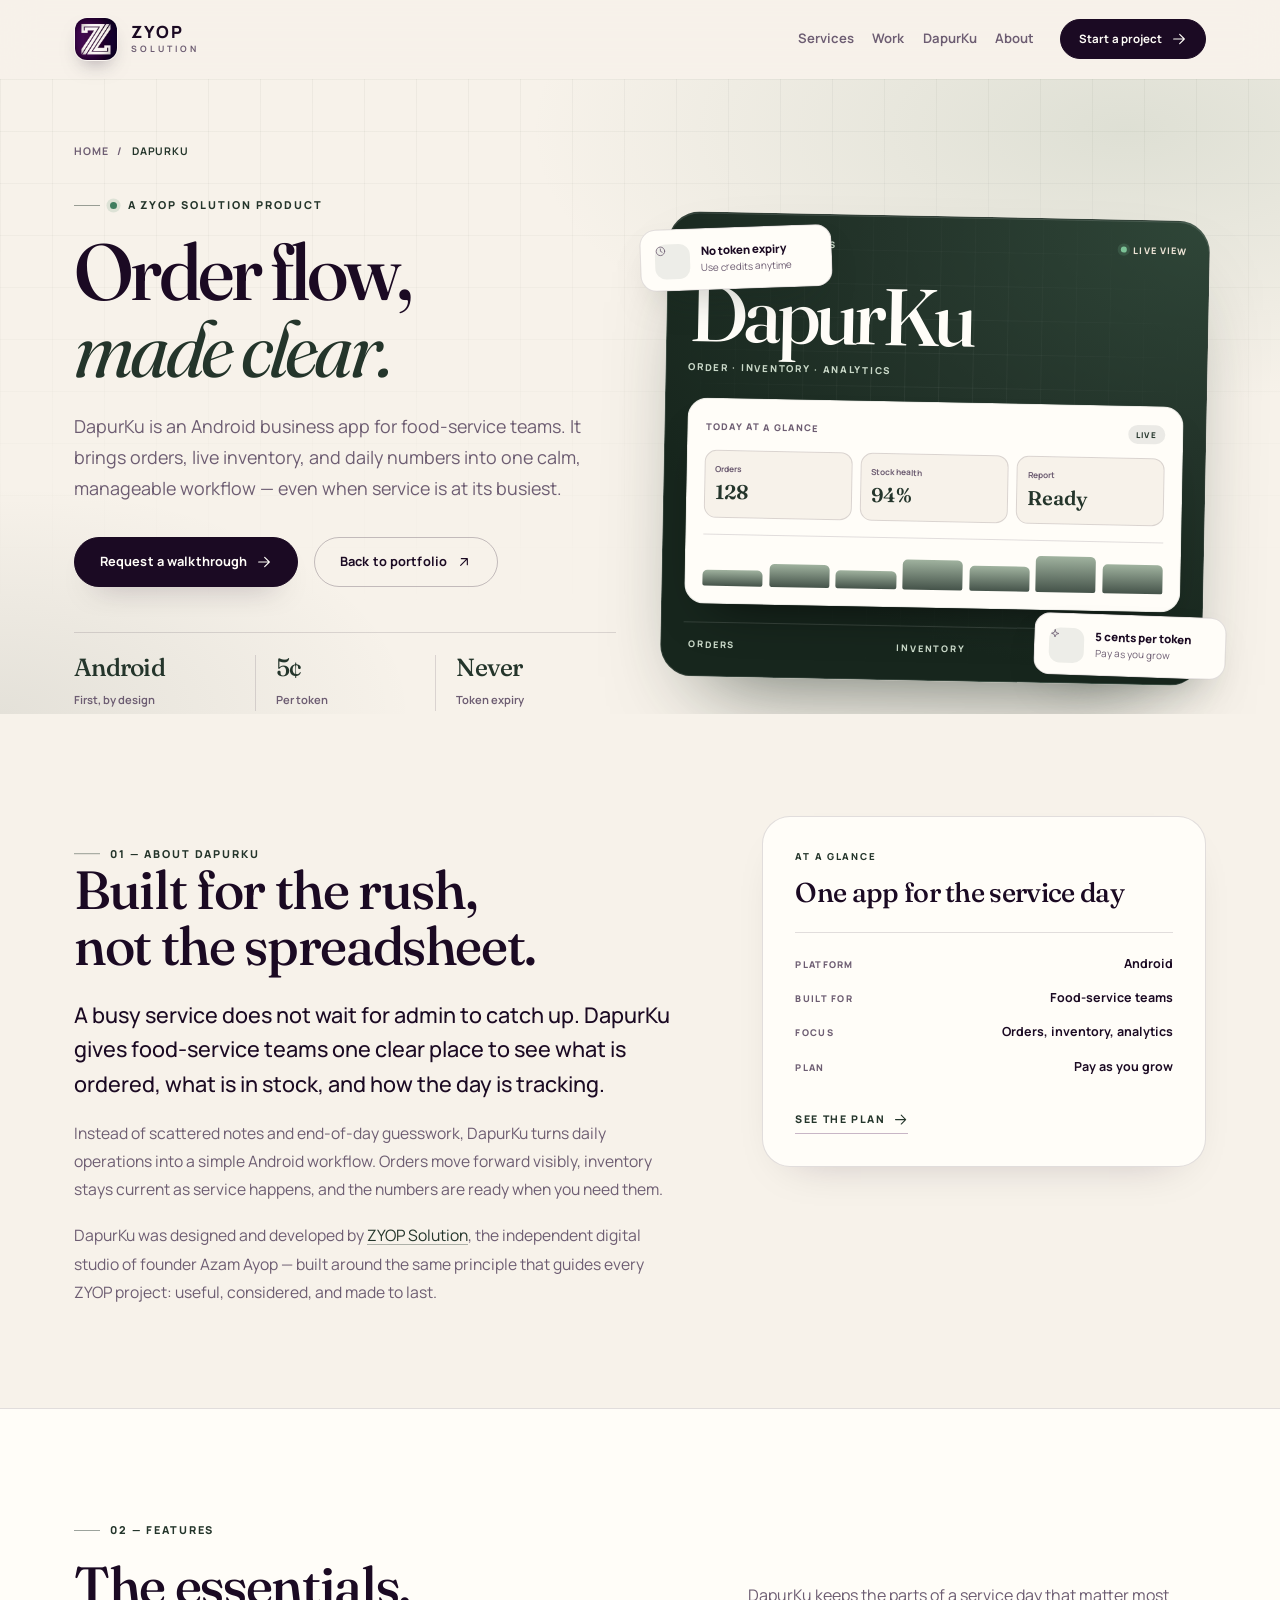
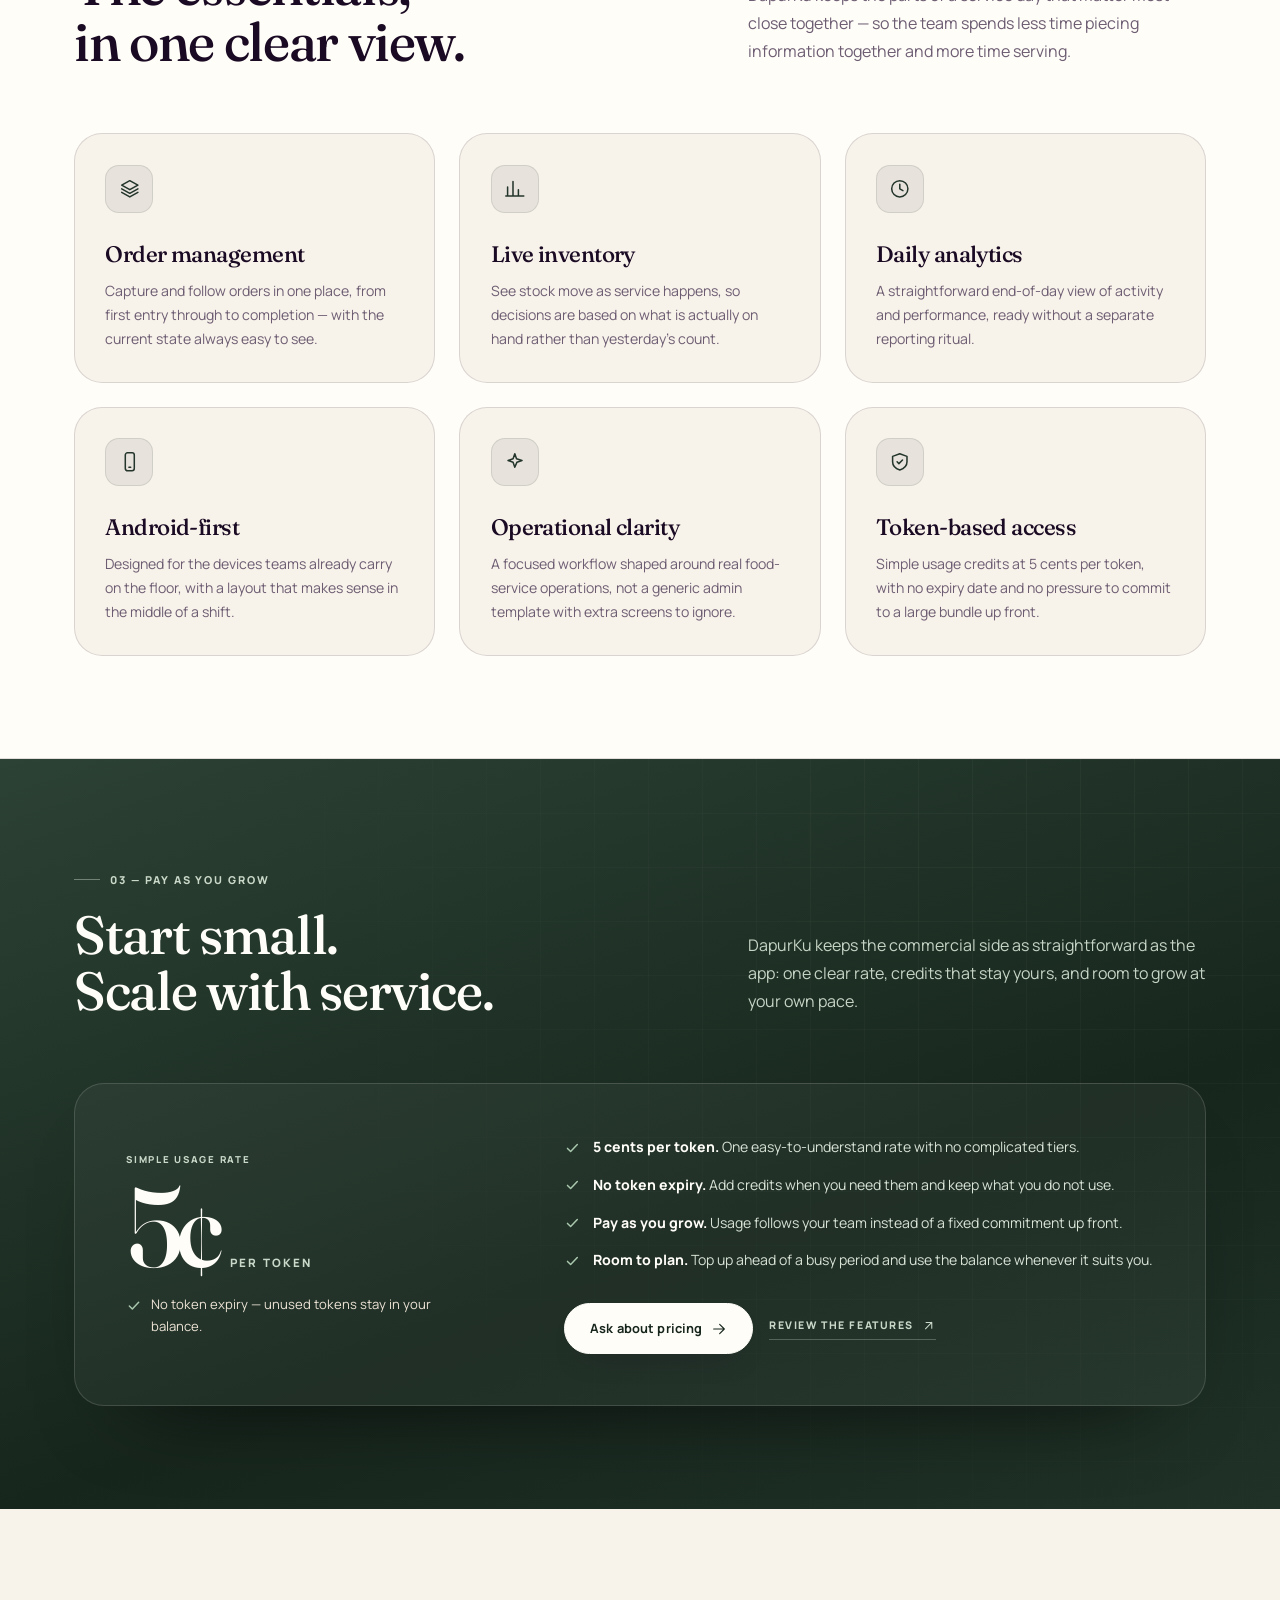
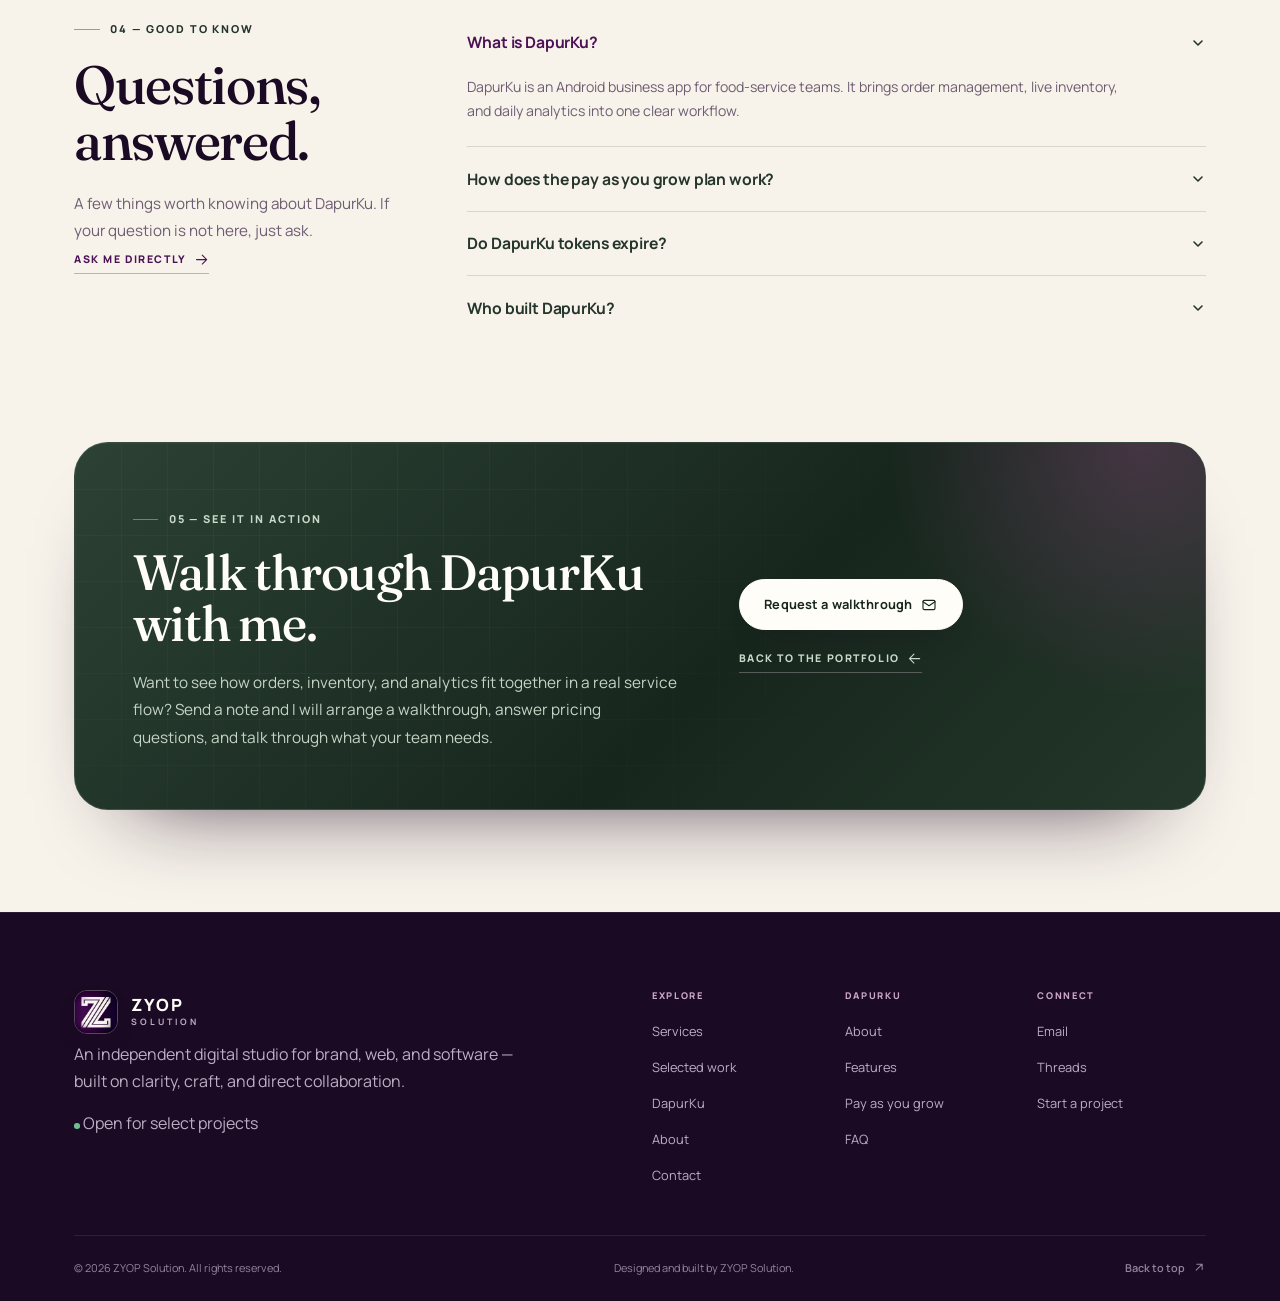
==== dapuku.html @ 8f7c2126 "Add dedicated DapurKu product page with SEO and portfolio links" ====
<!DOCTYPE html>
<html lang="en">
<head>
    <meta charset="UTF-8">
    <meta name="viewport" content="width=device-width, initial-scale=1.0">

    <title>DapurKu — Order, Inventory &amp; Analytics for Food-Service Teams | ZYOP Solution</title>
    <meta name="description" content="Discover DapurKu, an Android app for order management, live inventory, and daily analytics. Pay as you grow at 5 cents per token, with no token expiry.">
    <meta name="keywords" content="DapurKu, DapurKu app, order management app, live inventory, food service analytics, Android business app, pay as you grow, 5 cents per token, no token expiry, ZYOP Solution">
    <meta name="author" content="Azam Ayop — ZYOP Solution">
    <meta name="robots" content="index, follow, max-snippet:-1, max-image-preview:large, max-video-preview:-1">
    <meta name="theme-color" content="#24352b">
    <meta name="format-detection" content="telephone=no">

    <link rel="canonical" href="https://www.zyopsolution.com/dapuku.html">
    <link rel="alternate" hreflang="en" href="https://www.zyopsolution.com/dapuku.html">
    <link rel="alternate" hreflang="x-default" href="https://www.zyopsolution.com/dapuku.html">

    <!-- Open Graph -->
    <meta property="og:type" content="website">
    <meta property="og:site_name" content="ZYOP Solution">
    <meta property="og:title" content="DapurKu — Order flow, made clear">
    <meta property="og:description" content="Order management, live inventory, and daily analytics for food-service teams. Pay as you grow: 5 cents per token, with no token expiry.">
    <meta property="og:url" content="https://www.zyopsolution.com/dapuku.html">
    <meta property="og:image" content="https://www.zyopsolution.com/assets/image/og-cover.jpg">
    <meta property="og:image:width" content="1200">
    <meta property="og:image:height" content="630">
    <meta property="og:image:alt" content="DapurKu — an Android business app by ZYOP Solution">
    <meta property="og:locale" content="en_US">

    <!-- Twitter -->
    <meta name="twitter:card" content="summary_large_image">
    <meta name="twitter:title" content="DapurKu — Order flow, made clear">
    <meta name="twitter:description" content="Order management, live inventory, and daily analytics. 5 cents per token and no token expiry.">
    <meta name="twitter:image" content="https://www.zyopsolution.com/assets/image/og-cover.jpg">
    <meta name="twitter:image:alt" content="DapurKu — an Android business app by ZYOP Solution">

    <link rel="icon" type="image/png" sizes="32x32" href="assets/image/favicon-32.png">
    <link rel="apple-touch-icon" sizes="180x180" href="assets/image/apple-touch-icon.png">
    <link rel="manifest" href="site.webmanifest">

    <!-- Fonts -->
    <link rel="preconnect" href="https://fonts.googleapis.com">
    <link rel="preconnect" href="https://fonts.gstatic.com" crossorigin>
    <link rel="preconnect" href="https://cdn.jsdelivr.net" crossorigin>
    <link href="https://fonts.googleapis.com/css2?family=Fraunces:ital,opsz,wght@0,9..144,300..700;1,9..144,300..600&amp;family=Manrope:wght@300..800&amp;display=swap" rel="stylesheet">

    <!-- Bootstrap 5 -->
    <link href="https://cdn.jsdelivr.net/npm/bootstrap@5.3.3/dist/css/bootstrap.min.css" rel="stylesheet">
    <link rel="stylesheet" href="assets/css/styles.css">
    <link rel="stylesheet" href="assets/css/dapuku.css">

    <script>document.documentElement.classList.add('js');</script>

    <script type="application/ld+json">
    {
      "@context": "https://schema.org",
      "@graph": [
        {
          "@type": "SoftwareApplication",
          "@id": "https://www.zyopsolution.com/dapuku.html#app",
          "name": "DapurKu",
          "url": "https://www.zyopsolution.com/dapuku.html",
          "applicationCategory": "BusinessApplication",
          "operatingSystem": "Android",
          "description": "DapurKu is an Android business app for food-service teams, bringing order management, live inventory, and daily analytics into one clear workflow.",
          "featureList": [
            "Order management",
            "Live inventory",
            "Daily analytics",
            "Pay as you grow token credits"
          ],
          "publisher": { "@id": "https://www.zyopsolution.com/#business" },
          "offers": {
            "@type": "Offer",
            "description": "Pay as you grow at 5 cents per token. Tokens do not expire."
          }
        },
        {
          "@type": "WebPage",
          "@id": "https://www.zyopsolution.com/dapuku.html#webpage",
          "url": "https://www.zyopsolution.com/dapuku.html",
          "name": "DapurKu — Order, Inventory & Analytics for Food-Service Teams | ZYOP Solution",
          "description": "About DapurKu, its features, and its pay as you grow plan: 5 cents per token with no token expiry.",
          "isPartOf": { "@id": "https://www.zyopsolution.com/#website" },
          "about": { "@id": "https://www.zyopsolution.com/dapuku.html#app" },
          "inLanguage": "en"
        },
        {
          "@type": "BreadcrumbList",
          "@id": "https://www.zyopsolution.com/dapuku.html#breadcrumb",
          "itemListElement": [
            { "@type": "ListItem", "position": 1, "name": "ZYOP Solution", "item": "https://www.zyopsolution.com/" },
            { "@type": "ListItem", "position": 2, "name": "DapurKu", "item": "https://www.zyopsolution.com/dapuku.html" }
          ]
        },
        {
          "@type": "FAQPage",
          "@id": "https://www.zyopsolution.com/dapuku.html#faq",
          "mainEntity": [
            { "@type": "Question", "name": "What is DapurKu?", "acceptedAnswer": { "@type": "Answer", "text": "DapurKu is an Android business app for food-service teams. It brings order management, live inventory, and daily analytics into one clear workflow." } },
            { "@type": "Question", "name": "How does the pay as you grow plan work?", "acceptedAnswer": { "@type": "Answer", "text": "DapurKu uses token credits at a simple rate of 5 cents per token. You add credits when you need them and use them at your own pace, so spending follows your actual usage." } },
            { "@type": "Question", "name": "Do DapurKu tokens expire?", "acceptedAnswer": { "@type": "Answer", "text": "No. There is no token expiry. Tokens you add stay in your balance until you use them." } },
            { "@type": "Question", "name": "Who built DapurKu?", "acceptedAnswer": { "@type": "Answer", "text": "DapurKu was designed and developed by ZYOP Solution, the independent digital studio of founder Azam Ayop." } }
          ]
        }
      ]
    }
    </script>
</head>
<body class="dk-page" id="top">

    <a class="skip-link" href="#main">Skip to content</a>

    <!-- SVG icon sprite -->
    <svg xmlns="http://www.w3.org/2000/svg" aria-hidden="true" focusable="false" style="position:absolute;width:0;height:0;overflow:hidden">
        <symbol id="icon-arrow-right" viewBox="0 0 24 24"><path d="M4 12h16M13 5l7 7-7 7"/></symbol>
        <symbol id="icon-arrow-up-right" viewBox="0 0 24 24"><path d="M7 17 17 7M8 7h9v9"/></symbol>
        <symbol id="icon-arrow-left" viewBox="0 0 24 24"><path d="M20 12H4M11 19l-7-7 7-7"/></symbol>
        <symbol id="icon-check" viewBox="0 0 24 24"><path d="m5 12 4.5 4.5L19 6.5"/></symbol>
        <symbol id="icon-phone" viewBox="0 0 24 24"><rect x="7" y="2" width="10" height="20" rx="2.5"/><path d="M11 18h2"/></symbol>
        <symbol id="icon-chart" viewBox="0 0 24 24"><path d="M4 20V10M10 20V4M16 20v-7M22 20H2"/></symbol>
        <symbol id="icon-layers" viewBox="0 0 24 24"><path d="m12 3 9 5-9 5-9-5 9-5Z"/><path d="m3 12 9 5 9-5M3 16l9 5 9-5"/></symbol>
        <symbol id="icon-clock" viewBox="0 0 24 24"><circle cx="12" cy="12" r="9"/><path d="M12 7v5l3.5 2"/></symbol>
        <symbol id="icon-sparkle" viewBox="0 0 24 24"><path d="m12 3 1.9 5.6L20 10.5l-5.6 1.9L12 18l-1.9-5.6L4.5 10.5l5.6-1.9L12 3Z"/></symbol>
        <symbol id="icon-shield" viewBox="0 0 24 24"><path d="M12 3 4 6v6c0 4.5 3.4 7.6 8 9 4.6-1.4 8-4.5 8-9V6l-8-3Z"/><path d="m9 12 2 2 4-4"/></symbol>
        <symbol id="icon-mail" viewBox="0 0 24 24"><rect x="3" y="5" width="18" height="14" rx="2"/><path d="m3 7 9 6 9-6"/></symbol>
    </svg>

    <!-- HEADER -->
    <header class="site-header sticky-top" id="site-header">
        <nav class="navbar navbar-expand-lg py-0" aria-label="Primary navigation">
            <div class="container">
                <a class="navbar-brand brand" href="index.html" aria-label="ZYOP Solution — home">
                    <span class="brand-mark"><img src="assets/image/ZYOP-new-logo.jpg" alt="" width="44" height="44" fetchpriority="high"></span>
                    <span class="brand-name"><strong>ZYOP</strong><span>Solution</span></span>
                </a>

                <button class="navbar-toggler menu-toggle ms-auto" type="button" data-bs-toggle="collapse" data-bs-target="#primaryNav" aria-controls="primaryNav" aria-expanded="false" aria-label="Toggle navigation">
                    <span class="menu-toggle-bar"></span>
                    <span class="menu-toggle-bar"></span>
                    <span class="menu-toggle-bar"></span>
                </button>

                <div class="collapse navbar-collapse" id="primaryNav">
                    <ul class="navbar-nav ms-auto align-items-lg-center">
                        <li class="nav-item"><a class="nav-link" href="index.html#services">Services</a></li>
                        <li class="nav-item"><a class="nav-link" href="index.html#work">Work</a></li>
                        <li class="nav-item"><a class="nav-link active" href="dapuku.html" aria-current="page">DapurKu</a></li>
                        <li class="nav-item"><a class="nav-link" href="index.html#about">About</a></li>
                        <li class="nav-item ms-lg-3 d-none d-lg-block"><a class="btn btn-brand btn-sm" href="index.html#contact">Start a project <svg class="icon" aria-hidden="true"><use href="#icon-arrow-right"></use></svg></a></li>
                        <li class="nav-item d-lg-none mt-3"><a class="btn btn-brand w-100" href="index.html#contact">Start a project <svg class="icon" aria-hidden="true"><use href="#icon-arrow-right"></use></svg></a></li>
                    </ul>
                </div>
            </div>
        </nav>
    </header>

    <main id="main">

        <!-- HERO -->
        <section class="dk-hero" aria-labelledby="dk-hero-title">
            <div class="container">
                <nav class="dk-breadcrumb" aria-label="Breadcrumb">
                    <a href="index.html">Home</a>
                    <span aria-hidden="true">/</span>
                    <span aria-current="page">DapurKu</span>
                </nav>

                <div class="row align-items-center">
                    <div class="col-lg-6">
                        <p class="eyebrow reveal"><span class="status-dot"></span> A ZYOP Solution product</p>
                        <h1 class="dk-hero-title reveal" id="dk-hero-title" style="--delay:.05s">Order flow,<br><em>made clear.</em></h1>
                        <p class="dk-hero-lede reveal" style="--delay:.1s">DapurKu is an Android business app for food-service teams. It brings orders, live inventory, and daily numbers into one calm, manageable workflow — even when service is at its busiest.</p>
                        <div class="d-flex flex-column flex-sm-row gap-3 reveal" style="--delay:.15s">
                            <a class="btn btn-brand" href="mailto:azamayop@zyopsolution.com?subject=DapurKu%20App%20Walkthrough">Request a walkthrough <svg class="icon" aria-hidden="true"><use href="#icon-arrow-right"></use></svg></a>
                            <a class="btn btn-outline-brand" href="index.html#work-dapurku">Back to portfolio <svg class="icon" aria-hidden="true"><use href="#icon-arrow-up-right"></use></svg></a>
                        </div>
                        <div class="dk-stat-strip reveal" style="--delay:.2s">
                            <div class="dk-stat">
                                <strong>Android</strong>
                                <span>First, by design</span>
                            </div>
                            <div class="dk-stat">
                                <strong>5¢</strong>
                                <span>Per token</span>
                            </div>
                            <div class="dk-stat">
                                <strong>Never</strong>
                                <span>Token expiry</span>
                            </div>
                        </div>
                    </div>

                    <div class="col-lg-6">
                        <div class="dk-art reveal" style="--delay:.12s" aria-hidden="true">
                            <div class="dk-art-panel">
                                <div class="dk-art-head">
                                    <span>DapurKu / Operations</span>
                                    <span class="dk-art-status"><span class="status-dot"></span> Live view</span>
                                </div>
                                <div class="dk-art-word">DapurKu</div>
                                <p class="dk-art-sub">Order · Inventory · Analytics</p>
                                <div class="dk-dashboard">
                                    <div class="dk-dashboard-head"><span>Today at a glance</span><span class="dk-dashboard-pill">Live</span></div>
                                    <div class="dk-metric-grid">
                                        <div><span>Orders</span><strong>128</strong></div>
                                        <div><span>Stock health</span><strong>94%</strong></div>
                                        <div><span>Report</span><strong>Ready</strong></div>
                                    </div>
                                    <div class="dk-bars"><i style="--h:38%"></i><i style="--h:56%"></i><i style="--h:44%"></i><i style="--h:72%"></i><i style="--h:61%"></i><i style="--h:88%"></i><i style="--h:70%"></i></div>
                                </div>
                                <div class="dk-art-foot"><span>Orders</span><span>Inventory</span><span>Analytics</span></div>
                            </div>
                            <div class="dk-art-chip dk-art-chip--one"><span class="dk-art-chip-icon"><svg class="icon"><use href="#icon-clock"></use></svg></span><div><strong>No token expiry</strong><span>Use credits anytime</span></div></div>
                            <div class="dk-art-chip dk-art-chip--two"><span class="dk-art-chip-icon"><svg class="icon"><use href="#icon-sparkle"></use></svg></span><div><strong>5 cents per token</strong><span>Pay as you grow</span></div></div>
                        </div>
                    </div>
                </div>
            </div>
        </section>

        <!-- ABOUT -->
        <section class="section section--dk-about" id="about" aria-labelledby="dk-about-title">
            <div class="container">
                <div class="row g-5">
                    <div class="col-lg-7">
                        <p class="eyebrow reveal">01 — About DapurKu</p>
                        <h2 class="reveal" id="dk-about-title">Built for the rush,<br>not the spreadsheet.</h2>
                        <p class="dk-about-lede reveal" style="--delay:.06s">A busy service does not wait for admin to catch up. DapurKu gives food-service teams one clear place to see what is ordered, what is in stock, and how the day is tracking.</p>
                        <p class="reveal" style="--delay:.1s">Instead of scattered notes and end-of-day guesswork, DapurKu turns daily operations into a simple Android workflow. Orders move forward visibly, inventory stays current as service happens, and the numbers are ready when you need them.</p>
                        <p class="reveal" style="--delay:.12s">DapurKu was designed and developed by <a href="index.html#about">ZYOP Solution</a>, the independent digital studio of founder Azam Ayop — built around the same principle that guides every ZYOP project: useful, considered, and made to last.</p>
                    </div>

                    <div class="col-lg-5">
                        <div class="dk-fact-card reveal" style="--delay:.1s">
                            <p class="dk-fact-title">At a glance</p>
                            <h3>One app for the service day</h3>
                            <dl class="dk-facts">
                                <div><dt>Platform</dt><dd>Android</dd></div>
                                <div><dt>Built for</dt><dd>Food-service teams</dd></div>
                                <div><dt>Focus</dt><dd>Orders, inventory, analytics</dd></div>
                                <div><dt>Plan</dt><dd>Pay as you grow</dd></div>
                            </dl>
                            <a class="text-link" href="#pricing">See the plan <svg class="icon" aria-hidden="true"><use href="#icon-arrow-right"></use></svg></a>
                        </div>
                    </div>
                </div>
            </div>
        </section>

        <!-- FEATURES -->
        <section class="section section--dk-features" id="features" aria-labelledby="dk-features-title">
            <div class="container">
                <div class="row align-items-end g-4 section-head">
                    <div class="col-lg-7">
                        <p class="eyebrow reveal">02 — Features</p>
                        <h2 class="reveal" id="dk-features-title">The essentials,<br>in one clear view.</h2>
                    </div>
                    <div class="col-lg-5">
                        <p class="section-lede reveal" style="--delay:.08s">DapurKu keeps the parts of a service day that matter most close together — so the team spends less time piecing information together and more time serving.</p>
                    </div>
                </div>

                <div class="row g-4">
                    <div class="col-md-6 col-lg-4">
                        <article class="dk-feature-card h-100 reveal">
                            <span class="dk-feature-icon"><svg class="icon" aria-hidden="true"><use href="#icon-layers"></use></svg></span>
                            <h3>Order management</h3>
                            <p>Capture and follow orders in one place, from first entry through to completion — with the current state always easy to see.</p>
                        </article>
                    </div>

                    <div class="col-md-6 col-lg-4">
                        <article class="dk-feature-card h-100 reveal" style="--delay:.06s">
                            <span class="dk-feature-icon"><svg class="icon" aria-hidden="true"><use href="#icon-chart"></use></svg></span>
                            <h3>Live inventory</h3>
                            <p>See stock move as service happens, so decisions are based on what is actually on hand rather than yesterday's count.</p>
                        </article>
                    </div>

                    <div class="col-md-6 col-lg-4">
                        <article class="dk-feature-card h-100 reveal" style="--delay:.12s">
                            <span class="dk-feature-icon"><svg class="icon" aria-hidden="true"><use href="#icon-clock"></use></svg></span>
                            <h3>Daily analytics</h3>
                            <p>A straightforward end-of-day view of activity and performance, ready without a separate reporting ritual.</p>
                        </article>
                    </div>

                    <div class="col-md-6 col-lg-4">
                        <article class="dk-feature-card h-100 reveal" style="--delay:.18s">
                            <span class="dk-feature-icon"><svg class="icon" aria-hidden="true"><use href="#icon-phone"></use></svg></span>
                            <h3>Android-first</h3>
                            <p>Designed for the devices teams already carry on the floor, with a layout that makes sense in the middle of a shift.</p>
                        </article>
                    </div>

                    <div class="col-md-6 col-lg-4">
                        <article class="dk-feature-card h-100 reveal" style="--delay:.24s">
                            <span class="dk-feature-icon"><svg class="icon" aria-hidden="true"><use href="#icon-sparkle"></use></svg></span>
                            <h3>Operational clarity</h3>
                            <p>A focused workflow shaped around real food-service operations, not a generic admin template with extra screens to ignore.</p>
                        </article>
                    </div>

                    <div class="col-md-6 col-lg-4">
                        <article class="dk-feature-card h-100 reveal" style="--delay:.3s">
                            <span class="dk-feature-icon"><svg class="icon" aria-hidden="true"><use href="#icon-shield"></use></svg></span>
                            <h3>Token-based access</h3>
                            <p>Simple usage credits at 5 cents per token, with no expiry date and no pressure to commit to a large bundle up front.</p>
                        </article>
                    </div>
                </div>
            </div>
        </section>

        <!-- PRICING -->
        <section class="section section--dk-pricing" id="pricing" aria-labelledby="dk-pricing-title">
            <div class="container">
                <div class="row align-items-end g-4 section-head">
                    <div class="col-lg-7">
                        <p class="eyebrow reveal">03 — Pay as you grow</p>
                        <h2 class="reveal" id="dk-pricing-title">Start small.<br>Scale with service.</h2>
                    </div>
                    <div class="col-lg-5">
                        <p class="section-lede reveal" style="--delay:.08s">DapurKu keeps the commercial side as straightforward as the app: one clear rate, credits that stay yours, and room to grow at your own pace.</p>
                    </div>
                </div>

                <div class="dk-price-card reveal" style="--delay:.12s">
                    <div class="row g-4 align-items-center">
                        <div class="col-lg-5">
                            <p class="dk-price-label">Simple usage rate</p>
                            <p class="dk-price">5¢<span>per token</span></p>
                            <p class="dk-price-note"><svg class="icon" aria-hidden="true"><use href="#icon-check"></use></svg> No token expiry — unused tokens stay in your balance.</p>
                        </div>
                        <div class="col-lg-7">
                            <ul class="dk-benefit-list">
                                <li><svg class="icon" aria-hidden="true"><use href="#icon-check"></use></svg><span><strong>5 cents per token.</strong> One easy-to-understand rate with no complicated tiers.</span></li>
                                <li><svg class="icon" aria-hidden="true"><use href="#icon-check"></use></svg><span><strong>No token expiry.</strong> Add credits when you need them and keep what you do not use.</span></li>
                                <li><svg class="icon" aria-hidden="true"><use href="#icon-check"></use></svg><span><strong>Pay as you grow.</strong> Usage follows your team instead of a fixed commitment up front.</span></li>
                                <li><svg class="icon" aria-hidden="true"><use href="#icon-check"></use></svg><span><strong>Room to plan.</strong> Top up ahead of a busy period and use the balance whenever it suits you.</span></li>
                            </ul>
                            <div class="d-flex flex-column flex-sm-row gap-3 dk-price-actions">
                                <a class="btn btn-brand dk-btn-light" href="mailto:azamayop@zyopsolution.com?subject=DapurKu%20Pricing%20Question">Ask about pricing <svg class="icon" aria-hidden="true"><use href="#icon-arrow-right"></use></svg></a>
                                <a class="text-link text-link--light" href="#features">Review the features <svg class="icon" aria-hidden="true"><use href="#icon-arrow-up-right"></use></svg></a>
                            </div>
                        </div>
                    </div>
                </div>
            </div>
        </section>

        <!-- FAQ -->
        <section class="section section--dk-faq" id="faq" aria-labelledby="dk-faq-title">
            <div class="container">
                <div class="row g-5">
                    <div class="col-lg-4">
                        <p class="eyebrow reveal">04 — Good to know</p>
                        <h2 class="reveal" id="dk-faq-title">Questions,<br>answered.</h2>
                        <p class="faq-intro-copy reveal" style="--delay:.08s">A few things worth knowing about DapurKu. If your question is not here, just ask.</p>
                        <a class="text-link reveal" style="--delay:.12s" href="mailto:azamayop@zyopsolution.com?subject=DapurKu%20Question">Ask me directly <svg class="icon" aria-hidden="true"><use href="#icon-arrow-right"></use></svg></a>
                    </div>

                    <div class="col-lg-8">
                        <div class="accordion accordion-flush faq-accordion dk-faq-accordion reveal" id="dkFaqAccordion" style="--delay:.08s">
                            <div class="accordion-item">
                                <h3 class="accordion-header" id="dkFaqHeading1">
                                    <button class="accordion-button" type="button" data-bs-toggle="collapse" data-bs-target="#dkFaqCollapse1" aria-expanded="true" aria-controls="dkFaqCollapse1">What is DapurKu?</button>
                                </h3>
                                <div id="dkFaqCollapse1" role="region" class="accordion-collapse collapse show" aria-labelledby="dkFaqHeading1" data-bs-parent="#dkFaqAccordion">
                                    <div class="accordion-body"><p>DapurKu is an Android business app for food-service teams. It brings order management, live inventory, and daily analytics into one clear workflow.</p></div>
                                </div>
                            </div>
                            <div class="accordion-item">
                                <h3 class="accordion-header" id="dkFaqHeading2">
                                    <button class="accordion-button collapsed" type="button" data-bs-toggle="collapse" data-bs-target="#dkFaqCollapse2" aria-expanded="false" aria-controls="dkFaqCollapse2">How does the pay as you grow plan work?</button>
                                </h3>
                                <div id="dkFaqCollapse2" role="region" class="accordion-collapse collapse" aria-labelledby="dkFaqHeading2" data-bs-parent="#dkFaqAccordion">
                                    <div class="accordion-body"><p>DapurKu uses token credits at a simple rate of 5 cents per token. You add credits when you need them and use them at your own pace, so spending follows your actual usage.</p></div>
                                </div>
                            </div>
                            <div class="accordion-item">
                                <h3 class="accordion-header" id="dkFaqHeading3">
                                    <button class="accordion-button collapsed" type="button" data-bs-toggle="collapse" data-bs-target="#dkFaqCollapse3" aria-expanded="false" aria-controls="dkFaqCollapse3">Do DapurKu tokens expire?</button>
                                </h3>
                                <div id="dkFaqCollapse3" role="region" class="accordion-collapse collapse" aria-labelledby="dkFaqHeading3" data-bs-parent="#dkFaqAccordion">
                                    <div class="accordion-body"><p>No. There is no token expiry. Tokens you add stay in your balance until you use them.</p></div>
                                </div>
                            </div>
                            <div class="accordion-item">
                                <h3 class="accordion-header" id="dkFaqHeading4">
                                    <button class="accordion-button collapsed" type="button" data-bs-toggle="collapse" data-bs-target="#dkFaqCollapse4" aria-expanded="false" aria-controls="dkFaqCollapse4">Who built DapurKu?</button>
                                </h3>
                                <div id="dkFaqCollapse4" role="region" class="accordion-collapse collapse" aria-labelledby="dkFaqHeading4" data-bs-parent="#dkFaqAccordion">
                                    <div class="accordion-body"><p>DapurKu was designed and developed by ZYOP Solution, the independent digital studio of founder Azam Ayop.</p></div>
                                </div>
                            </div>
                        </div>
                    </div>
                </div>
            </div>
        </section>

        <!-- CTA -->
        <section class="section section--dk-contact" aria-labelledby="dk-contact-title">
            <div class="container">
                <div class="contact-panel dk-contact-panel">
                    <div class="row g-4 align-items-center">
                        <div class="col-lg-7">
                            <p class="eyebrow reveal">05 — See it in action</p>
                            <h2 class="reveal" id="dk-contact-title">Walk through DapurKu with me.</h2>
                            <p class="reveal" style="--delay:.06s">Want to see how orders, inventory, and analytics fit together in a real service flow? Send a note and I will arrange a walkthrough, answer pricing questions, and talk through what your team needs.</p>
                        </div>
                        <div class="col-lg-5 dk-contact-actions reveal" style="--delay:.1s">
                            <a class="btn btn-brand dk-btn-light" href="mailto:azamayop@zyopsolution.com?subject=DapurKu%20App%20Walkthrough">Request a walkthrough <svg class="icon" aria-hidden="true"><use href="#icon-mail"></use></svg></a>
                            <a class="text-link text-link--light" href="index.html#work-dapurku">Back to the portfolio <svg class="icon" aria-hidden="true"><use href="#icon-arrow-left"></use></svg></a>
                        </div>
                    </div>
                </div>
            </div>
        </section>
    </main>

    <!-- FOOTER -->
    <footer class="site-footer">
        <div class="container">
            <div class="row g-4 footer-top">
                <div class="col-lg-5">
                    <a class="brand footer-brand" href="index.html" aria-label="ZYOP Solution — home">
                        <span class="brand-mark"><img src="assets/image/ZYOP-new-logo.jpg" alt="" width="44" height="44" loading="lazy" decoding="async"></span>
                        <span class="brand-name"><strong>ZYOP</strong><span>Solution</span></span>
                    </a>
                    <p>An independent digital studio for brand, web, and software — built on clarity, craft, and direct collaboration.</p>
                    <p class="footer-note"><span class="status-dot"></span> Open for select projects</p>
                </div>

                <div class="col-6 col-lg-2 offset-lg-1">
                    <h3 class="footer-heading">Explore</h3>
                    <ul class="footer-links">
                        <li><a href="index.html#services">Services</a></li>
                        <li><a href="index.html#work">Selected work</a></li>
                        <li><a href="dapuku.html" aria-current="page">DapurKu</a></li>
                        <li><a href="index.html#about">About</a></li>
                        <li><a href="index.html#contact">Contact</a></li>
                    </ul>
                </div>

                <div class="col-6 col-lg-2">
                    <h3 class="footer-heading">DapurKu</h3>
                    <ul class="footer-links">
                        <li><a href="#about">About</a></li>
                        <li><a href="#features">Features</a></li>
                        <li><a href="#pricing">Pay as you grow</a></li>
                        <li><a href="#faq">FAQ</a></li>
                    </ul>
                </div>

                <div class="col-6 col-lg-2">
                    <h3 class="footer-heading">Connect</h3>
                    <ul class="footer-links">
                        <li><a href="mailto:azamayop@zyopsolution.com">Email</a></li>
                        <li><a href="https://threads.net/@zam.yop" target="_blank" rel="noopener noreferrer">Threads</a></li>
                        <li><a href="index.html#contact">Start a project</a></li>
                    </ul>
                </div>
            </div>

            <div class="footer-bottom">
                <p>© <span id="year">2026</span> ZYOP Solution. All rights reserved.</p>
                <p>Designed and built by ZYOP Solution.</p>
                <a class="footer-top-link" href="#top">Back to top <svg class="icon" aria-hidden="true"><use href="#icon-arrow-up-right"></use></svg></a>
            </div>
        </div>
    </footer>

    <!-- Bootstrap JS + site behaviour -->
    <script src="https://cdn.jsdelivr.net/npm/bootstrap@5.3.3/dist/js/bootstrap.bundle.min.js"></script>
    <script src="assets/js/main.js"></script>
</body>
</html>
---- assets/css/styles.css ----
/* ==========================================================================
   ZYOP Solution — brand theme layered on Bootstrap 5.3
   Palette and typography are drawn from the ZYOP logo.
   ========================================================================== */

:root {
    --ink: #1b0a23;
    --ink-2: #2a0f34;
    --plum: #4b1255;
    --plum-bright: #7d237b;
    --rose: #b0509c;
    --cream: #f7f2ea;
    --paper: #fffdf8;
    --sand: #efe5d8;
    --lilac: #e9ddea;
    --muted: #6d5d72;
    --muted-light: #bdaec5;
    --line: rgba(27, 10, 35, 0.13);
    --line-strong: rgba(27, 10, 35, 0.24);
    --line-light: rgba(255, 253, 248, 0.14);
    --green: #3f7d5f;
    --serif: "Fraunces", Georgia, "Times New Roman", serif;
    --sans: "Manrope", system-ui, -apple-system, "Segoe UI", sans-serif;
    --radius-lg: 28px;
    --radius-md: 20px;
    --shadow-soft: 0 24px 60px -32px rgba(27, 10, 35, 0.35);
    --shadow-card: 0 18px 45px -30px rgba(27, 10, 35, 0.28);
    --ease: cubic-bezier(0.22, 1, 0.36, 1);

    --bs-body-bg: var(--cream);
    --bs-body-color: var(--ink);
    --bs-body-font-family: var(--sans);
    --bs-body-font-size: 1rem;
    --bs-body-line-height: 1.65;
    --bs-link-color: var(--plum);
    --bs-link-hover-color: var(--plum-bright);
    --bs-border-color: var(--line);
    --bs-emphasis-color: var(--ink);
    --bs-secondary-color: var(--muted);
    --bs-primary: var(--plum);
}

html {
    scroll-behavior: smooth;
    scroll-padding-top: 6rem;
}

body {
    background: var(--cream);
    color: var(--ink);
    font-family: var(--sans);
    overflow-x: hidden;
    -webkit-font-smoothing: antialiased;
    text-rendering: optimizeLegibility;
}

::selection {
    background: var(--plum);
    color: var(--paper);
}

img {
    max-width: 100%;
    height: auto;
}

a {
    text-underline-offset: 0.2em;
}

h1, h2, h3, h4 {
    font-family: var(--serif);
    font-weight: 500;
    letter-spacing: -0.025em;
    color: var(--ink);
}

.container {
    max-width: 1180px;
    padding-left: 1.5rem;
    padding-right: 1.5rem;
}

.icon {
    width: 1.15em;
    height: 1.15em;
    fill: none;
    stroke: currentColor;
    stroke-width: 1.7;
    stroke-linecap: round;
    stroke-linejoin: round;
    flex: 0 0 auto;
}

.skip-link {
    position: fixed;
    top: -100%;
    left: 1rem;
    z-index: 2000;
    padding: 0.8rem 1.2rem;
    border-radius: 999px;
    background: var(--ink);
    color: var(--paper);
    font-size: 0.8rem;
    font-weight: 700;
    text-decoration: none;
}

.skip-link:focus {
    top: 1rem;
}

.status-dot {
    display: inline-block;
    width: 0.45rem;
    height: 0.45rem;
    border-radius: 50%;
    background: var(--green);
    box-shadow: 0 0 0 0.22rem rgba(63, 125, 95, 0.14);
}

/* --------------------------------------------------------------------------
   Type helpers
   -------------------------------------------------------------------------- */

.eyebrow {
    display: inline-flex;
    align-items: center;
    gap: 0.65rem;
    margin: 0 0 1.15rem;
    font-size: 0.68rem;
    font-weight: 800;
    letter-spacing: 0.18em;
    text-transform: uppercase;
    color: var(--plum);
}

.eyebrow::before {
    content: "";
    width: 1.6rem;
    height: 1px;
    background: currentColor;
    opacity: 0.45;
}

.section {
    position: relative;
    padding: clamp(4.5rem, 8vw, 7.5rem) 0;
}

.section-head {
    margin-bottom: clamp(2.5rem, 5vw, 4rem);
}

.section h2 {
    margin: 0;
    font-size: clamp(2.15rem, 4.2vw, 3.55rem);
    line-height: 1.04;
}

.section-lede {
    max-width: 32rem;
    margin: 0 0 0.25rem;
    color: var(--muted);
    font-size: 1rem;
    line-height: 1.75;
}

.section--work h2,
.section--contact h2 {
    color: var(--paper);
}

.section--work .section-lede {
    color: var(--muted-light);
}

.section--services,
.section--process {
    background: var(--paper);
    border-top: 1px solid var(--line);
    border-bottom: 1px solid var(--line);
}

/* --------------------------------------------------------------------------
   Buttons and links
   -------------------------------------------------------------------------- */

.btn {
    border-radius: 999px;
    font-weight: 700;
    letter-spacing: 0.01em;
    transition: transform 0.25s var(--ease), background-color 0.25s, border-color 0.25s, color 0.25s, box-shadow 0.25s;
}

.btn:active {
    transform: translateY(1px);
}

.btn-brand {
    display: inline-flex;
    align-items: center;
    justify-content: center;
    gap: 0.55rem;
    padding: 0.92rem 1.55rem;
    border: 1px solid var(--ink);
    border-radius: 999px;
    background: var(--ink);
    color: var(--paper);
    font-size: 0.8rem;
    box-shadow: 0 16px 30px -22px rgba(27, 10, 35, 0.8);
}

.btn-brand:hover,
.btn-brand:focus-visible {
    background: var(--plum);
    border-color: var(--plum);
    color: #fff;
    box-shadow: 0 20px 35px -20px rgba(75, 18, 85, 0.6);
}

.btn-brand .icon,
.btn-outline-brand .icon {
    width: 1rem;
    height: 1rem;
    transition: transform 0.25s var(--ease);
}

.btn-brand:hover .icon {
    transform: translateX(2px);
}

.btn-brand.btn-sm {
    padding: 0.64rem 1.1rem;
    font-size: 0.72rem;
}

.btn-outline-brand {
    display: inline-flex;
    align-items: center;
    justify-content: center;
    gap: 0.55rem;
    padding: 0.92rem 1.55rem;
    border: 1px solid var(--line-strong);
    border-radius: 999px;
    background: transparent;
    color: var(--ink);
    font-size: 0.8rem;
}

.btn-outline-brand:hover,
.btn-outline-brand:focus-visible {
    background: rgba(27, 10, 35, 0.05);
    border-color: var(--ink);
    color: var(--ink);
}

.btn-outline-brand:hover .icon {
    transform: translate(1px, -1px);
}

.text-link {
    display: inline-flex;
    align-items: center;
    gap: 0.45rem;
    padding-bottom: 0.28rem;
    border-bottom: 1px solid rgba(75, 18, 85, 0.3);
    color: var(--plum);
    font-size: 0.66rem;
    font-weight: 800;
    letter-spacing: 0.15em;
    text-decoration: none;
    text-transform: uppercase;
    transition: color 0.2s, border-color 0.2s, gap 0.25s var(--ease);
}

.text-link:hover {
    gap: 0.65rem;
    color: var(--plum-bright);
    border-color: var(--plum-bright);
}

.text-link .icon {
    width: 0.95rem;
    height: 0.95rem;
}

.text-link--light {
    color: #e7cfe4;
    border-color: rgba(231, 207, 228, 0.3);
}

.text-link--light:hover {
    color: #fff;
    border-color: #fff;
}

a:focus-visible,
button:focus-visible,
.btn:focus-visible,
.form-control:focus-visible,
.form-select:focus-visible {
    outline: 2px solid var(--plum-bright);
    outline-offset: 3px;
    box-shadow: none;
}

.section--work a:focus-visible,
.section--contact a:focus-visible,
.site-footer a:focus-visible {
    outline-color: #e3c4dc;
}

/* --------------------------------------------------------------------------
   Header
   -------------------------------------------------------------------------- */

.site-header {
    z-index: 1030;
    border-bottom: 1px solid transparent;
    background: rgba(247, 242, 234, 0.86);
    -webkit-backdrop-filter: blur(18px);
    backdrop-filter: blur(18px);
    transition: background-color 0.3s, border-color 0.3s, box-shadow 0.3s;
}

.site-header.is-scrolled {
    border-bottom-color: var(--line);
    background: rgba(247, 242, 234, 0.97);
    box-shadow: 0 8px 30px -24px rgba(27, 10, 35, 0.45);
}

.site-header .navbar {
    min-height: 78px;
    padding: 0.65rem 0;
}

.brand {
    display: inline-flex;
    align-items: center;
    gap: 0.8rem;
    margin: 0;
    padding: 0;
    text-decoration: none;
}

.brand-mark {
    display: block;
    width: 44px;
    height: 44px;
    overflow: hidden;
    border: 1px solid rgba(255, 255, 255, 0.25);
    border-radius: 13px;
    box-shadow: 0 10px 22px -12px rgba(27, 10, 35, 0.65);
}

.brand-mark img {
    display: block;
    width: 100%;
    height: 100%;
    object-fit: cover;
}

.brand-name {
    display: flex;
    flex-direction: column;
    color: var(--ink);
    line-height: 1;
}

.brand-name strong {
    font-family: var(--sans);
    font-size: 1.05rem;
    font-weight: 800;
    letter-spacing: 0.12em;
    transition: color 0.2s;
}

.brand-name span {
    margin-top: 0.28rem;
    color: var(--muted);
    font-family: var(--sans);
    font-size: 0.55rem;
    font-weight: 700;
    letter-spacing: 0.34em;
    text-transform: uppercase;
}

.brand:hover .brand-name strong {
    color: var(--plum);
}

.navbar-nav {
    gap: 0.15rem;
}

.navbar .nav-link {
    position: relative;
    padding: 0.6rem 0.8rem;
    color: var(--muted);
    font-size: 0.82rem;
    font-weight: 650;
    transition: color 0.2s;
}

.navbar .nav-link:hover,
.navbar .nav-link.active {
    color: var(--ink);
}

.navbar .nav-link::after {
    content: "";
    position: absolute;
    right: 0.8rem;
    bottom: 0.34rem;
    left: 0.8rem;
    height: 1px;
    background: var(--plum);
    transform: scaleX(0);
    transform-origin: left;
    transition: transform 0.3s var(--ease);
}

.navbar .nav-link:hover::after,
.navbar .nav-link.active::after {
    transform: scaleX(1);
}

.menu-toggle {
    display: inline-flex;
    flex-direction: column;
    align-items: center;
    justify-content: center;
    gap: 5px;
    width: 44px;
    height: 44px;
    border: 1px solid var(--line);
    border-radius: 12px;
    background: transparent;
}

.menu-toggle:focus {
    box-shadow: none;
}

.menu-toggle-bar {
    display: block;
    width: 18px;
    height: 1.5px;
    background: var(--ink);
    transition: transform 0.3s var(--ease), opacity 0.2s;
}

.menu-toggle[aria-expanded="true"] .menu-toggle-bar:nth-child(1) {
    transform: translateY(6.5px) rotate(45deg);
}

.menu-toggle[aria-expanded="true"] .menu-toggle-bar:nth-child(2) {
    opacity: 0;
}

.menu-toggle[aria-expanded="true"] .menu-toggle-bar:nth-child(3) {
    transform: translateY(-6.5px) rotate(-45deg);
}

/* --------------------------------------------------------------------------
   Hero
   -------------------------------------------------------------------------- */

.hero {
    position: relative;
    overflow: hidden;
    padding: clamp(3.5rem, 7vw, 6.5rem) 0 0;
    background:
        radial-gradient(80% 70% at 85% 10%, rgba(125, 35, 123, 0.12), transparent 60%),
        radial-gradient(50% 50% at 0% 100%, rgba(176, 80, 156, 0.08), transparent 70%);
}

.hero::before {
    content: "";
    position: absolute;
    inset: 0;
    background-image:
        linear-gradient(to right, rgba(27, 10, 35, 0.045) 1px, transparent 1px),
        linear-gradient(to bottom, rgba(27, 10, 35, 0.045) 1px, transparent 1px);
    background-size: 52px 52px;
    -webkit-mask-image: linear-gradient(to bottom, #000, transparent 85%);
    mask-image: linear-gradient(to bottom, #000, transparent 85%);
    pointer-events: none;
}

.hero > .container {
    position: relative;
    z-index: 1;
}

.hero .row {
    --bs-gutter-x: 3rem;
    --bs-gutter-y: 3.5rem;
}

.hero-title {
    max-width: 11ch;
    margin: 0 0 1.5rem;
    font-size: clamp(3.1rem, 6.6vw, 5.55rem);
    letter-spacing: -0.045em;
    line-height: 0.97;
}

.hero-title em {
    color: var(--plum);
    font-style: italic;
    font-weight: 400;
}

.hero-lede {
    max-width: 34rem;
    margin: 0 0 2rem;
    color: var(--muted);
    font-size: clamp(1rem, 1.4vw, 1.12rem);
    line-height: 1.75;
}

.hero-meta {
    display: flex;
    flex-wrap: wrap;
    margin-top: 2.8rem;
    padding-top: 1.4rem;
    border-top: 1px solid var(--line);
}

.hero-meta-item {
    flex: 1 1 30%;
    min-width: 7rem;
    padding-right: 1.25rem;
}

.hero-meta-item + .hero-meta-item {
    padding-left: 1.25rem;
    border-left: 1px solid var(--line);
}

.hero-meta-num {
    display: block;
    margin-bottom: 0.35rem;
    color: var(--plum);
    font-size: 0.6rem;
    font-weight: 800;
    letter-spacing: 0.18em;
}

.hero-meta-label {
    margin: 0;
    color: var(--ink);
    font-size: 0.78rem;
    font-weight: 650;
}

/* Hero artwork */

.hero-art {
    position: relative;
    max-width: 560px;
    margin-left: auto;
    padding: 2rem 0;
}

.art-panel {
    position: relative;
    z-index: 1;
    overflow: hidden;
    padding: 1.25rem;
    border: 1px solid rgba(255, 255, 255, 0.11);
    border-radius: 32px;
    background: radial-gradient(120% 100% at 100% 0%, #3d0f49 0%, #210b2a 45%, #120617 100%);
    box-shadow: 0 45px 90px -45px rgba(27, 10, 35, 0.75), inset 0 1px 0 rgba(255, 255, 255, 0.14);
    transform: rotate(1.25deg);
}

.art-panel::before {
    content: "";
    position: absolute;
    inset: 0;
    background-image:
        linear-gradient(to right, rgba(255, 255, 255, 0.055) 1px, transparent 1px),
        linear-gradient(to bottom, rgba(255, 255, 255, 0.055) 1px, transparent 1px);
    background-size: 34px 34px;
    -webkit-mask-image: radial-gradient(circle at 50% 40%, #000, transparent 75%);
    mask-image: radial-gradient(circle at 50% 40%, #000, transparent 75%);
    pointer-events: none;
}

.art-panel-head,
.art-panel-foot {
    position: relative;
    z-index: 2;
    display: flex;
    align-items: center;
    justify-content: space-between;
    gap: 1rem;
    color: var(--muted-light);
    font-size: 0.58rem;
    font-weight: 800;
    letter-spacing: 0.2em;
    text-transform: uppercase;
}

.art-panel-head {
    padding: 0.15rem 0.35rem 0.95rem;
}

.art-status {
    display: inline-flex;
    align-items: center;
    gap: 0.4rem;
    color: #d9c8df;
    letter-spacing: 0.12em;
}

.art-logo {
    position: relative;
    z-index: 2;
    overflow: hidden;
    border: 1px solid rgba(255, 255, 255, 0.14);
    border-radius: 22px;
    background: var(--ink);
    box-shadow: 0 25px 50px -30px rgba(0, 0, 0, 0.9);
}

.art-logo img {
    display: block;
    width: 100%;
    height: auto;
}

.art-panel-foot {
    margin-top: 1.1rem;
    padding: 0.95rem 0.35rem 0.15rem;
    border-top: 1px solid rgba(255, 255, 255, 0.1);
}

.art-panel-foot span {
    flex: 1;
}

.art-panel-foot span:nth-child(2) {
    text-align: center;
}

.art-panel-foot span:last-child {
    text-align: right;
}

.art-chip {
    position: absolute;
    z-index: 3;
    display: flex;
    align-items: center;
    gap: 0.7rem;
    min-width: 12rem;
    padding: 0.7rem 0.85rem;
    border: 1px solid var(--line);
    border-radius: 16px;
    background: var(--paper);
    box-shadow: 0 18px 40px -22px rgba(27, 10, 35, 0.5);
}

.art-chip--one {
    top: 7%;
    left: -1.5rem;
    transform: rotate(-2deg);
}

.art-chip--two {
    right: -1.25rem;
    bottom: 6%;
    transform: rotate(2deg);
}

.art-chip-icon {
    display: grid;
    place-items: center;
    flex: 0 0 auto;
    width: 2.2rem;
    height: 2.2rem;
    border-radius: 11px;
    background: rgba(75, 18, 85, 0.08);
    color: var(--plum);
}

.art-chip strong {
    display: block;
    color: var(--ink);
    font-size: 0.72rem;
    font-weight: 800;
    line-height: 1.25;
}

.art-chip span {
    display: block;
    margin-top: 0.15rem;
    color: var(--muted);
    font-size: 0.62rem;
    line-height: 1.3;
}

/* Client strip */

.client-strip {
    display: flex;
    flex-wrap: wrap;
    align-items: center;
    gap: 1.5rem 2rem;
    margin-top: clamp(3rem, 6vw, 5rem);
    padding: 1.35rem 0 1.6rem;
    border-top: 1px solid var(--line);
    border-bottom: 1px solid var(--line);
}

.client-strip-label {
    margin: 0;
    color: var(--muted);
    font-size: 0.6rem;
    font-weight: 800;
    letter-spacing: 0.19em;
    text-transform: uppercase;
}

.client-list {
    display: flex;
    flex-wrap: wrap;
    align-items: center;
    gap: 1.25rem 2.5rem;
    margin: 0;
    padding: 0;
    list-style: none;
}

.client-list li {
    display: flex;
    align-items: center;
    gap: 2.5rem;
}

.client-list li + li::before {
    content: "";
    width: 4px;
    height: 4px;
    border-radius: 50%;
    background: var(--line-strong);
}

.client-list a {
    color: rgba(27, 10, 35, 0.62);
    font-size: 0.8rem;
    font-weight: 800;
    letter-spacing: 0.12em;
    text-decoration: none;
    text-transform: uppercase;
    transition: color 0.2s;
}

.client-list a:hover {
    color: var(--plum);
}

/* --------------------------------------------------------------------------
   Services
   -------------------------------------------------------------------------- */

.service-card {
    position: relative;
    display: flex;
    flex-direction: column;
    padding: 2rem;
    border: 1px solid var(--line);
    border-radius: var(--radius-lg);
    background: rgba(255, 253, 248, 0.7);
    transition: transform 0.35s var(--ease), box-shadow 0.35s, border-color 0.35s;
}

.service-card::after {
    content: "";
    position: absolute;
    right: 0;
    bottom: 0;
    left: 0;
    height: 3px;
    border-radius: 0 0 var(--radius-lg) var(--radius-lg);
    background: linear-gradient(90deg, var(--plum), var(--rose));
    transform: scaleX(0);
    transform-origin: left;
    transition: transform 0.45s var(--ease);
}

.service-card:hover {
    border-color: rgba(75, 18, 85, 0.32);
    box-shadow: var(--shadow-card);
    transform: translateY(-5px);
}

.service-card:hover::after {
    transform: scaleX(1);
}

.service-card-top {
    display: flex;
    align-items: center;
    gap: 0.75rem;
    margin-bottom: 2.2rem;
}

.service-num {
    margin-right: auto;
    color: rgba(75, 18, 85, 0.68);
    font-family: var(--serif);
    font-size: 1.35rem;
    font-style: italic;
}

.service-icon {
    display: grid;
    place-items: center;
    width: 3rem;
    height: 3rem;
    border: 1px solid rgba(75, 18, 85, 0.12);
    border-radius: 14px;
    background: rgba(75, 18, 85, 0.07);
    color: var(--plum);
}

.service-icon .icon {
    width: 1.35rem;
    height: 1.35rem;
}

.service-badge {
    padding: 0.32rem 0.6rem;
    border-radius: 999px;
    background: var(--plum);
    color: #fff;
    font-size: 0.5rem;
    font-weight: 800;
    letter-spacing: 0.12em;
    text-transform: uppercase;
    white-space: nowrap;
}

.service-card h3 {
    margin: 0 0 0.8rem;
    font-size: 1.55rem;
    line-height: 1.15;
}

.service-card p {
    margin: 0 0 1.5rem;
    color: var(--muted);
    font-size: 0.92rem;
    line-height: 1.7;
}

.service-list {
    display: grid;
    gap: 0.7rem;
    margin: 0 0 1.9rem;
    padding: 1.3rem 0 0;
    border-top: 1px solid var(--line);
    list-style: none;
}

.service-list li {
    display: flex;
    align-items: flex-start;
    gap: 0.6rem;
    color: rgba(27, 10, 35, 0.8);
    font-size: 0.78rem;
    font-weight: 600;
}

.service-list .icon {
    width: 0.95rem;
    height: 0.95rem;
    margin-top: 0.18rem;
    color: var(--plum);
    stroke-width: 2;
}

.service-link {
    align-self: flex-start;
    margin-top: auto;
}

/* --------------------------------------------------------------------------
   Selected work
   -------------------------------------------------------------------------- */

.section--work {
    position: relative;
    overflow: hidden;
    background: linear-gradient(180deg, #1b0a23, #150720);
}

.section--work::before {
    content: "";
    position: absolute;
    inset: 0;
    background-image:
        linear-gradient(to right, rgba(255, 255, 255, 0.035) 1px, transparent 1px),
        linear-gradient(to bottom, rgba(255, 255, 255, 0.035) 1px, transparent 1px);
    background-size: 54px 54px;
    -webkit-mask-image: radial-gradient(circle at 75% 20%, #000, transparent 70%);
    mask-image: radial-gradient(circle at 75% 20%, #000, transparent 70%);
    pointer-events: none;
}

.section--work > .container {
    position: relative;
    z-index: 1;
}

.project {
    overflow: hidden;
    border: 1px solid var(--line-light);
    border-radius: var(--radius-lg);
    background: rgba(255, 255, 255, 0.035);
    transition: transform 0.35s var(--ease), border-color 0.35s, box-shadow 0.35s;
}

.project:hover {
    border-color: rgba(231, 207, 228, 0.3);
    box-shadow: 0 35px 70px -45px rgba(0, 0, 0, 0.9);
    transform: translateY(-4px);
}

.project-cover {
    position: relative;
    isolation: isolate;
    display: flex;
    flex-direction: column;
    justify-content: space-between;
    min-height: 250px;
    padding: 1.6rem;
    overflow: hidden;
    background: var(--cover-bg, #efe4ee);
    color: var(--cover-fg, #2a0b2f);
    text-decoration: none;
}

.project-cover::before {
    content: "";
    position: absolute;
    inset: 0;
    z-index: -1;
    background-image:
        linear-gradient(to right, currentColor 1px, transparent 1px),
        linear-gradient(to bottom, currentColor 1px, transparent 1px);
    background-size: 38px 38px;
    opacity: 0.07;
}

.project-cover::after {
    content: "";
    position: absolute;
    right: -7rem;
    bottom: -8rem;
    z-index: -1;
    width: 18rem;
    height: 18rem;
    border-radius: 50%;
    background: var(--cover-accent, var(--rose));
    filter: blur(4px);
    opacity: 0.18;
}

.project-cover:hover {
    color: var(--cover-fg, #2a0b2f);
}

.project-cover__top {
    display: flex;
    align-items: center;
    justify-content: space-between;
    gap: 1rem;
}

.project-tag {
    display: inline-flex;
    align-items: center;
    padding: 0.32rem 0.62rem;
    border: 1px solid currentColor;
    border-radius: 999px;
    font-size: 0.52rem;
    font-weight: 800;
    letter-spacing: 0.14em;
    opacity: 0.75;
    text-transform: uppercase;
}

.project-arrow {
    display: grid;
    place-items: center;
    width: 2.2rem;
    height: 2.2rem;
    border: 1px solid currentColor;
    border-radius: 50%;
    opacity: 0.65;
    transition: transform 0.3s var(--ease), opacity 0.3s, background-color 0.3s, color 0.3s;
}

.project-arrow .icon {
    width: 1rem;
    height: 1rem;
}

.project-cover:hover .project-arrow {
    background: currentColor;
    color: var(--cover-bg, #efe4ee);
    opacity: 1;
    transform: translate(2px, -2px);
}

.project-word {
    margin: 2.6rem 0 0.2rem;
    font-family: var(--serif);
    font-size: clamp(2.6rem, 6vw, 4.4rem);
    font-weight: 500;
    letter-spacing: -0.05em;
    line-height: 0.9;
}

.project-meta {
    margin-top: 0.55rem;
    font-size: 0.6rem;
    font-weight: 800;
    letter-spacing: 0.16em;
    opacity: 0.72;
    text-transform: uppercase;
}

.project-icon {
    position: absolute;
    right: 1.3rem;
    bottom: 1.1rem;
    z-index: 0;
    width: 5.5rem;
    height: 5.5rem;
    opacity: 0.13;
}

.project-icon .icon {
    width: 100%;
    height: 100%;
    stroke-width: 1;
}

.project--feature .project-cover {
    min-height: 360px;
}

.project-body {
    display: flex;
    flex-direction: column;
    height: 100%;
    padding: 1.9rem;
}

.project--feature .project-body {
    padding: 2.4rem;
}

.project-eyebrow {
    margin: 0 0 0.6rem;
    color: #cba9c7;
    font-size: 0.55rem;
    font-weight: 800;
    letter-spacing: 0.16em;
    text-transform: uppercase;
}

.project-body h3 {
    margin: 0 0 0.7rem;
    color: var(--paper);
    font-size: 1.8rem;
}

.project-body p {
    margin: 0 0 1.25rem;
    color: var(--muted-light);
    font-size: 0.92rem;
    line-height: 1.72;
}

.project-tags {
    display: flex;
    flex-wrap: wrap;
    gap: 0.4rem;
    margin: 0 0 1.6rem;
    padding: 0;
    list-style: none;
}

.project-tags li {
    padding: 0.34rem 0.6rem;
    border: 1px solid rgba(255, 253, 248, 0.16);
    border-radius: 999px;
    color: #d5c4d9;
    font-size: 0.6rem;
    font-weight: 700;
    letter-spacing: 0.04em;
}

.project-body .text-link {
    margin-top: auto;
}

.project-topline {
    display: flex;
    align-items: baseline;
    justify-content: space-between;
    gap: 1rem;
}

.project-topline h3 {
    margin-bottom: 0.7rem;
}

/* --------------------------------------------------------------------------
   About
   -------------------------------------------------------------------------- */

.about-lede {
    margin: 1.5rem 0 1.1rem;
    color: var(--ink);
    font-size: clamp(1.15rem, 1.8vw, 1.35rem);
    font-weight: 500;
    line-height: 1.6;
}

.section--about .col-lg-7 > p:not(.eyebrow):not(.about-lede) {
    max-width: 38rem;
    margin-bottom: 0;
    color: var(--muted);
    font-size: 0.98rem;
    line-height: 1.8;
}

.section--about .col-lg-7 > p + p {
    margin-top: 1.1rem;
}

.section--about .col-lg-7 > p.about-lede {
    color: var(--ink);
}

.skill-list {
    display: flex;
    flex-wrap: wrap;
    gap: 0.45rem;
    margin: 1.9rem 0 0;
    padding: 0;
    list-style: none;
}

.skill-tag {
    padding: 0.4rem 0.75rem;
    border: 1px solid var(--line-strong);
    border-radius: 999px;
    background: rgba(255, 253, 248, 0.55);
    color: rgba(27, 10, 35, 0.76);
    font-size: 0.67rem;
    font-weight: 700;
    letter-spacing: 0.03em;
}

.profile-card {
    position: sticky;
    top: 6.5rem;
    overflow: hidden;
    padding: 2rem;
    border: 1px solid rgba(255, 255, 255, 0.1);
    border-radius: var(--radius-lg);
    background: linear-gradient(160deg, #2b0d35, #140718 70%);
    box-shadow: var(--shadow-soft);
    color: var(--cream);
}

.profile-card::before {
    content: "";
    position: absolute;
    top: -9rem;
    right: -9rem;
    width: 20rem;
    height: 20rem;
    border-radius: 50%;
    background: radial-gradient(circle, rgba(176, 80, 156, 0.35), transparent 68%);
    pointer-events: none;
}

.profile-card > * {
    position: relative;
    z-index: 1;
}

.profile-logo {
    width: 5.5rem;
    height: 5.5rem;
    margin-bottom: 1.4rem;
    overflow: hidden;
    border: 1px solid rgba(255, 255, 255, 0.15);
    border-radius: 18px;
    box-shadow: 0 18px 30px -20px #000;
}

.profile-logo img {
    width: 100%;
    height: 100%;
    object-fit: cover;
}

.profile-card h3 {
    margin: 0 0 0.3rem;
    color: var(--paper);
    font-size: 1.85rem;
}

.profile-role {
    margin: 0 0 1.5rem;
    color: #cba9c7;
    font-size: 0.62rem;
    font-weight: 800;
    letter-spacing: 0.16em;
    text-transform: uppercase;
}

.profile-quote {
    margin: 0 0 1.7rem;
    padding-left: 1.1rem;
    border-left: 1px solid rgba(231, 207, 228, 0.35);
    color: #efe3ec;
    font-family: var(--serif);
    font-size: 1.2rem;
    font-style: italic;
    line-height: 1.5;
}

.profile-facts {
    display: grid;
    gap: 0.9rem;
    margin: 0 0 1.7rem;
    padding: 1.25rem 0 0;
    border-top: 1px solid var(--line-light);
}

.profile-facts div {
    display: flex;
    align-items: baseline;
    justify-content: space-between;
    gap: 1.5rem;
}

.profile-facts dt {
    margin: 0;
    color: var(--muted-light);
    font-size: 0.58rem;
    font-weight: 800;
    letter-spacing: 0.14em;
    text-transform: uppercase;
}

.profile-facts dd {
    margin: 0;
    color: var(--paper);
    font-size: 0.78rem;
    font-weight: 600;
    text-align: right;
}

.profile-facts .status-dot {
    width: 0.4rem;
    height: 0.4rem;
    margin-right: 0.35rem;
    background: #6fbf92;
    box-shadow: none;
}

.profile-email {
    display: flex;
    align-items: center;
    justify-content: space-between;
    gap: 1rem;
    padding: 0.8rem 1rem;
    border: 1px solid var(--line-light);
    border-radius: 14px;
    color: var(--paper);
    font-size: 0.76rem;
    font-weight: 600;
    text-decoration: none;
    transition: background-color 0.25s, border-color 0.25s, color 0.25s;
}

.profile-email:hover {
    border-color: rgba(255, 255, 255, 0.25);
    background: rgba(255, 255, 255, 0.06);
    color: #fff;
}

/* --------------------------------------------------------------------------
   Process
   -------------------------------------------------------------------------- */

.process-step {
    position: relative;
    padding-top: 1.35rem;
    border-top: 1px solid var(--line-strong);
}

.process-step::before {
    content: "";
    position: absolute;
    top: -3px;
    left: 0;
    width: 5px;
    height: 5px;
    border-radius: 50%;
    background: var(--plum);
}

.process-num {
    display: block;
    margin-bottom: 1.1rem;
    color: var(--plum);
    font-family: var(--serif);
    font-size: 1.1rem;
    font-style: italic;
}

.process-step h3 {
    margin: 0 0 0.6rem;
    font-size: 1.4rem;
}

.process-step p {
    margin: 0;
    color: var(--muted);
    font-size: 0.86rem;
    line-height: 1.7;
}

/* --------------------------------------------------------------------------
   FAQ
   -------------------------------------------------------------------------- */

.faq-intro-copy {
    max-width: 24rem;
    margin: 1.4rem 0 0;
    color: var(--muted);
    font-size: 0.95rem;
    line-height: 1.75;
}

.section--faq .text-link {
    margin-top: 1.4rem;
}

.faq-accordion {
    --bs-accordion-bg: transparent;
    --bs-accordion-border-color: var(--line);
    --bs-accordion-border-width: 0;
    --bs-accordion-border-radius: 0;
    --bs-accordion-inner-border-radius: 0;
    --bs-accordion-btn-padding-x: 0;
    --bs-accordion-btn-padding-y: 1.4rem;
    --bs-accordion-btn-color: var(--ink);
    --bs-accordion-btn-bg: transparent;
    --bs-accordion-active-color: var(--plum);
    --bs-accordion-active-bg: transparent;
    --bs-accordion-btn-focus-box-shadow: none;
    --bs-accordion-body-padding-x: 0;
    --bs-accordion-body-padding-y: 0;
    --bs-accordion-btn-icon: url("data:image/svg+xml,%3csvg xmlns='http://www.w3.org/2000/svg' viewBox='0 0 16 16' fill='none' stroke='%234b1255' stroke-width='1.6' stroke-linecap='round' stroke-linejoin='round'%3e%3cpath d='m4 6 4 4 4-4'/%3e%3c/svg%3e");
    --bs-accordion-btn-active-icon: url("data:image/svg+xml,%3csvg xmlns='http://www.w3.org/2000/svg' viewBox='0 0 16 16' fill='none' stroke='%237d237b' stroke-width='1.6' stroke-linecap='round' stroke-linejoin='round'%3e%3cpath d='m4 10 4-4 4 4'/%3e%3c/svg%3e");
}

.faq-accordion .accordion-item {
    border: 0;
    border-bottom: 1px solid var(--line);
    background: transparent;
}

.faq-accordion .accordion-button {
    padding-right: 0;
    padding-left: 0;
    font-family: var(--sans);
    font-size: 0.98rem;
    font-weight: 700;
    letter-spacing: -0.01em;
    text-align: left;
    box-shadow: none;
}

.faq-accordion .accordion-button:not(.collapsed) {
    background: transparent;
    box-shadow: none;
    color: var(--plum);
}

.faq-accordion .accordion-button:focus {
    z-index: 0;
    box-shadow: none;
}

.faq-accordion .accordion-button::after {
    width: 1rem;
    height: 1rem;
    background-size: 1rem;
}

.faq-accordion .accordion-body p {
    max-width: 42rem;
    margin: 0;
    padding-bottom: 1.4rem;
    color: var(--muted);
    font-size: 0.88rem;
    line-height: 1.75;
}

/* --------------------------------------------------------------------------
   Contact
   -------------------------------------------------------------------------- */

.section--contact {
    padding-bottom: clamp(4.5rem, 8vw, 7.5rem);
}

.contact-panel {
    position: relative;
    overflow: hidden;
    padding: clamp(1.6rem, 4.5vw, 4rem);
    border: 1px solid rgba(255, 255, 255, 0.1);
    border-radius: 34px;
    background: linear-gradient(135deg, #240b2c 0%, #150719 58%, #2b0c36 100%);
    box-shadow: 0 45px 90px -60px rgba(27, 10, 35, 0.9);
    color: var(--cream);
}

.contact-panel::before {
    content: "";
    position: absolute;
    top: -16rem;
    right: -12rem;
    width: 32rem;
    height: 32rem;
    border-radius: 50%;
    background: radial-gradient(circle, rgba(176, 80, 156, 0.28), transparent 70%);
    pointer-events: none;
}

.contact-panel::after {
    content: "";
    position: absolute;
    inset: 0;
    background-image:
        linear-gradient(to right, rgba(255, 255, 255, 0.04) 1px, transparent 1px),
        linear-gradient(to bottom, rgba(255, 255, 255, 0.04) 1px, transparent 1px);
    background-size: 46px 46px;
    -webkit-mask-image: radial-gradient(circle at 20% 20%, #000, transparent 70%);
    mask-image: radial-gradient(circle at 20% 20%, #000, transparent 70%);
    pointer-events: none;
}

.contact-panel > .row {
    position: relative;
    z-index: 1;
}

.contact-panel .eyebrow {
    color: #d3a9c9;
}

.contact-copy h2 {
    max-width: 12ch;
    margin: 0 0 1.2rem;
    font-size: clamp(2.2rem, 4.5vw, 3.5rem);
    line-height: 1.02;
}

.contact-copy > p:not(.contact-note) {
    max-width: 28rem;
    color: var(--muted-light);
    font-size: 0.98rem;
    line-height: 1.78;
}

.contact-methods {
    display: grid;
    grid-template-columns: minmax(0, 1fr);
    gap: 0.7rem;
    max-width: 28rem;
    margin-top: 2rem;
}

.contact-method {
    display: flex;
    align-items: center;
    gap: 0.9rem;
    min-width: 0;
    padding: 0.8rem 0.9rem;
    border: 1px solid rgba(255, 253, 248, 0.14);
    border-radius: 15px;
    background: rgba(255, 255, 255, 0.035);
    transition: border-color 0.25s, background-color 0.25s;
}

.contact-method:hover {
    border-color: rgba(255, 253, 248, 0.3);
    background: rgba(255, 255, 255, 0.06);
}

.contact-method-icon {
    display: grid;
    place-items: center;
    flex: 0 0 auto;
    width: 2.4rem;
    height: 2.4rem;
    border-radius: 10px;
    background: rgba(255, 255, 255, 0.08);
    color: #e2c6de;
}

.contact-method-body {
    flex: 1;
    min-width: 0;
}

.contact-method-label {
    display: block;
    margin-bottom: 0.12rem;
    color: var(--muted-light);
    font-size: 0.53rem;
    font-weight: 800;
    letter-spacing: 0.16em;
    text-transform: uppercase;
}

.contact-method a {
    display: block;
    overflow: hidden;
    color: var(--paper);
    font-size: 0.85rem;
    font-weight: 650;
    text-decoration: none;
    text-overflow: ellipsis;
    white-space: nowrap;
}

.contact-method a:hover {
    color: #fff;
    text-decoration: underline;
}

.copy-btn {
    display: inline-flex;
    align-items: center;
    gap: 0.35rem;
    flex: 0 0 auto;
    padding: 0.35rem 0.6rem;
    border: 1px solid rgba(255, 253, 248, 0.18);
    border-radius: 999px;
    background: transparent;
    color: #e2c6de;
    font-size: 0.58rem;
    font-weight: 800;
    letter-spacing: 0.06em;
    text-decoration: none;
    transition: background-color 0.2s, border-color 0.2s, color 0.2s;
}

.copy-btn:hover {
    border-color: rgba(255, 255, 255, 0.35);
    background: rgba(255, 255, 255, 0.1);
    color: #fff;
}

.copy-btn .icon {
    width: 0.85rem;
    height: 0.85rem;
}

.contact-note {
    margin-top: 1.2rem;
    color: var(--muted-light);
    font-size: 0.72rem;
}

.contact-note a {
    color: #e2c6de;
    text-decoration: underline;
    text-underline-offset: 2px;
}

.contact-form-card {
    padding: clamp(1.25rem, 3vw, 2rem);
    border: 1px solid rgba(255, 255, 255, 0.15);
    border-radius: 24px;
    background: var(--paper);
    box-shadow: 0 30px 60px -35px rgba(0, 0, 0, 0.8);
    color: var(--ink);
}

.contact-form-card h3 {
    margin: 0 0 0.35rem;
    font-size: 1.5rem;
}

.contact-form-card > p {
    margin: 0 0 1.4rem;
    color: var(--muted);
    font-size: 0.8rem;
}

.form-label {
    margin-bottom: 0.4rem;
    color: var(--ink);
    font-size: 0.6rem;
    font-weight: 800;
    letter-spacing: 0.12em;
    text-transform: uppercase;
}

.form-control,
.form-select {
    padding: 0.72rem 0.85rem;
    border: 1px solid var(--line-strong);
    border-radius: 11px;
    background-color: rgba(247, 242, 234, 0.55);
    color: var(--ink);
    font-size: 0.85rem;
    transition: border-color 0.2s, box-shadow 0.2s, background-color 0.2s;
}

.form-control::placeholder {
    color: rgba(109, 93, 114, 0.6);
}

.form-control:focus,
.form-select:focus {
    border-color: var(--plum);
    background-color: #fff;
    box-shadow: 0 0 0 0.2rem rgba(75, 18, 85, 0.12);
    color: var(--ink);
}

.form-select {
    background-image: url("data:image/svg+xml,%3csvg xmlns='http://www.w3.org/2000/svg' viewBox='0 0 16 16' fill='none' stroke='%234b1255' stroke-width='1.6' stroke-linecap='round' stroke-linejoin='round'%3e%3cpath d='m4 6 4 4 4-4'/%3e%3c/svg%3e");
    background-position: right 0.85rem center;
    background-size: 0.85rem;
}

.form-control.is-invalid,
.form-select.is-invalid {
    border-color: #a34545;
    background-image: none;
}

.form-control.is-invalid:focus,
.form-select.is-invalid:focus {
    border-color: #a34545;
    box-shadow: 0 0 0 0.2rem rgba(163, 69, 69, 0.12);
}

.invalid-feedback {
    font-size: 0.68rem;
}

.form-note {
    margin: 0.75rem 0 0;
    color: var(--muted);
    font-size: 0.66rem;
    text-align: center;
}

.form-status {
    margin-top: 1rem;
    padding: 0.75rem 0.9rem;
    border-radius: 11px;
    font-size: 0.78rem;
    font-weight: 600;
    line-height: 1.6;
}

.form-status--success {
    border: 1px solid rgba(63, 125, 95, 0.3);
    background: rgba(63, 125, 95, 0.1);
    color: #2c6047;
}

.form-status--error {
    border: 1px solid rgba(163, 69, 69, 0.28);
    background: rgba(163, 69, 69, 0.08);
    color: #8a2f2f;
}

/* --------------------------------------------------------------------------
   Footer
   -------------------------------------------------------------------------- */

.site-footer {
    padding: clamp(3.5rem, 6vw, 5rem) 0 1.5rem;
    border-top: 1px solid rgba(255, 255, 255, 0.08);
    background: var(--ink);
    color: var(--muted-light);
}

.footer-top {
    padding-bottom: 3rem;
}

.footer-brand .brand-name strong {
    color: var(--paper);
}

.footer-brand .brand-name span {
    color: var(--muted-light);
}

.footer-brand p {
    max-width: 20rem;
    margin: 1.2rem 0 1.2rem;
    color: var(--muted-light);
    font-size: 0.85rem;
    line-height: 1.7;
}

.footer-brand p.footer-note {
    display: inline-flex;
    align-items: center;
    gap: 0.5rem;
    margin: 0;
    font-size: 0.68rem;
    font-weight: 600;
}

.footer-heading {
    margin: 0 0 1rem;
    color: #cba9c7;
    font-family: var(--sans);
    font-size: 0.58rem;
    font-weight: 800;
    letter-spacing: 0.18em;
    text-transform: uppercase;
}

.footer-links {
    display: grid;
    gap: 0.6rem;
    margin: 0;
    padding: 0;
    list-style: none;
}

.footer-links a {
    color: var(--muted-light);
    font-size: 0.8rem;
    text-decoration: none;
    transition: color 0.2s;
}

.footer-links a:hover {
    color: var(--paper);
}

.footer-bottom {
    display: flex;
    flex-wrap: wrap;
    align-items: center;
    justify-content: space-between;
    gap: 1rem;
    padding-top: 1.4rem;
    border-top: 1px solid rgba(255, 255, 255, 0.09);
    color: rgba(189, 174, 197, 0.75);
    font-size: 0.68rem;
}

.footer-bottom p {
    margin: 0;
}

.footer-top-link {
    display: inline-flex;
    align-items: center;
    gap: 0.4rem;
    color: inherit;
    font-weight: 600;
    text-decoration: none;
}

.footer-top-link:hover {
    color: var(--paper);
}

.footer-top-link .icon {
    width: 0.9rem;
    height: 0.9rem;
}

.footer-note .status-dot {
    width: 0.35rem;
    height: 0.35rem;
    background: #6fbf92;
    box-shadow: none;
}

/* --------------------------------------------------------------------------
   Motion
   -------------------------------------------------------------------------- */

/* Content stays visible for crawlers and no-JS visitors; the reveal is a
   subtle positional cue rather than an opacity gate. */
.js .reveal {
    transform: translateY(1.2rem);
    transition: transform 0.7s var(--ease);
    transition-delay: var(--delay, 0s);
}

.js .reveal.is-visible {
    transform: none;
}

/* --------------------------------------------------------------------------
   Responsive
   -------------------------------------------------------------------------- */

@media (max-width: 1199.98px) {
    .hero-art {
        max-width: 510px;
    }

    .art-chip--one {
        left: -0.75rem;
    }

    .art-chip--two {
        right: -0.5rem;
    }
}

@media (max-width: 991.98px) {
    .site-header .navbar-collapse {
        margin-top: 0.75rem;
        padding: 0.75rem 0.25rem 1.25rem;
        border-top: 1px solid var(--line);
        background: var(--cream);
    }

    .navbar-nav {
        gap: 0;
    }

    .navbar .nav-link {
        padding: 0.7rem 0.25rem;
        font-size: 0.95rem;
    }

    .navbar .nav-link::after {
        right: auto;
        left: 0.25rem;
        width: 1.25rem;
    }

    .hero {
        padding-top: 3.5rem;
    }

    .hero-title {
        max-width: 13ch;
    }

    .hero-art {
        max-width: 560px;
        margin: 0 auto;
        padding: 1rem 0 2rem;
    }

    .profile-card {
        position: relative;
        top: auto;
    }

    .section--about .col-lg-5 {
        max-width: 34rem;
    }
}

@media (max-width: 767.98px) {
    .section-head {
        margin-bottom: 2.25rem;
    }

    .hero-title {
        max-width: 100%;
    }

    .client-strip {
        gap: 1rem;
    }

    .client-list {
        gap: 0.9rem 1.25rem;
    }

    .client-list li {
        gap: 1.25rem;
    }

    .project--feature .project-cover {
        min-height: 300px;
    }

    .project--feature .project-body {
        padding: 1.75rem;
    }

    .contact-panel {
        border-radius: 26px;
    }

    .footer-bottom {
        align-items: flex-start;
        flex-direction: column;
    }
}

@media (max-width: 575.98px) {
    .container {
        /* Wide Bootstrap gutters (g-5) use -1.5rem row margins, so the
           mobile page padding must stay at or above that value. */
        padding-right: 1.6rem;
        padding-left: 1.6rem;
    }

    .hero-meta {
        margin-top: 2.2rem;
    }

    .hero-meta-item {
        flex: 1 1 30%;
        min-width: 5.5rem;
        padding-right: 0.7rem;
    }

    .hero-meta-item + .hero-meta-item {
        padding-left: 0.7rem;
    }

    .hero-meta-label {
        font-size: 0.7rem;
    }

    .art-chip {
        display: none;
    }

    .art-panel {
        padding: 0.85rem;
        border-radius: 24px;
    }

    .art-panel-head,
    .art-panel-foot {
        font-size: 0.5rem;
        letter-spacing: 0.14em;
    }

    .art-logo {
        border-radius: 16px;
    }

    .client-list li {
        gap: 1.25rem;
    }

    .client-list li + li::before {
        width: 3px;
        height: 3px;
    }

    .service-card {
        padding: 1.6rem;
    }

    .project-body {
        padding: 1.5rem;
    }

    .project-word {
        font-size: 3rem;
    }

    .contact-method {
        gap: 0.7rem;
        padding: 0.75rem;
    }

    /* Let the address wrap instead of truncating on narrow screens. */
    .contact-method a {
        overflow: visible;
        font-size: 0.8rem;
        line-height: 1.4;
        white-space: normal;
        overflow-wrap: anywhere;
    }

    .copy-btn {
        padding: 0.4rem 0.55rem;
    }

    .profile-card {
        padding: 1.6rem;
    }
}

@media (prefers-reduced-motion: reduce) {
    html {
        scroll-behavior: auto;
    }

    *,
    *::before,
    *::after {
        animation-duration: 0.001ms !important;
        animation-iteration-count: 1 !important;
        transition-duration: 0.001ms !important;
    }

    .js .reveal {
        transform: none;
    }
}
---- assets/css/dapuku.css ----
/* ==========================================================================
   DapurKu product page — accents layered on the ZYOP brand theme.
   Scoped to .dk-page so the main portfolio page is unaffected.
   ========================================================================== */

.dk-page {
    --dk-green: #24352b;
    --dk-green-deep: #17261d;
    --dk-sage: #8fa58f;
    --dk-sage-light: #c9d8c8;
    --dk-sand: #ece3d5;
    --dk-panel: #2f4638;
}

.dk-page .eyebrow {
    color: var(--dk-green);
}

.dk-page .section h2 {
    font-size: clamp(2.15rem, 4.2vw, 3.55rem);
}

/* --------------------------------------------------------------------------
   Breadcrumb + hero
   -------------------------------------------------------------------------- */

.dk-page .dk-breadcrumb {
    display: flex;
    align-items: center;
    gap: 0.55rem;
    margin-bottom: 1.5rem;
    color: var(--muted);
    font-size: 0.66rem;
    font-weight: 700;
    letter-spacing: 0.08em;
    text-transform: uppercase;
}

.dk-page .dk-breadcrumb a {
    color: var(--muted);
    text-decoration: none;
    transition: color 0.2s;
}

.dk-page .dk-breadcrumb a:hover {
    color: var(--dk-green);
}

.dk-page .dk-breadcrumb span[aria-current="page"] {
    color: var(--dk-green);
}

.dk-page .dk-hero {
    position: relative;
    overflow: hidden;
    padding: clamp(2.5rem, 5vw, 4rem) 0 0;
    background:
        radial-gradient(75% 70% at 88% 8%, rgba(143, 165, 143, 0.24), transparent 62%),
        radial-gradient(45% 50% at 0% 100%, rgba(36, 53, 43, 0.09), transparent 72%),
        var(--cream);
}

.dk-page .dk-hero::before {
    content: "";
    position: absolute;
    inset: 0;
    background-image:
        linear-gradient(to right, rgba(36, 53, 43, 0.045) 1px, transparent 1px),
        linear-gradient(to bottom, rgba(36, 53, 43, 0.045) 1px, transparent 1px);
    background-size: 52px 52px;
    -webkit-mask-image: linear-gradient(to bottom, #000, transparent 85%);
    mask-image: linear-gradient(to bottom, #000, transparent 85%);
    pointer-events: none;
}

.dk-page .dk-hero > .container {
    position: relative;
    z-index: 1;
}

.dk-page .dk-hero .row {
    --bs-gutter-x: 3rem;
    --bs-gutter-y: 3rem;
}

.dk-page .dk-hero-title {
    max-width: 12ch;
    margin: 0 0 1.5rem;
    font-size: clamp(3rem, 6.2vw, 5.25rem);
    letter-spacing: -0.045em;
    line-height: 0.97;
}

.dk-page .dk-hero-title em {
    color: var(--dk-green);
    font-style: italic;
    font-weight: 400;
}

.dk-page .dk-hero-lede {
    max-width: 34rem;
    margin: 0 0 2rem;
    color: var(--muted);
    font-size: clamp(1rem, 1.4vw, 1.12rem);
    line-height: 1.75;
}

.dk-page .dk-stat-strip {
    display: flex;
    flex-wrap: wrap;
    margin-top: 2.8rem;
    padding-top: 1.4rem;
    border-top: 1px solid var(--line);
}

.dk-page .dk-stat {
    flex: 1 1 30%;
    min-width: 7rem;
    padding-right: 1.25rem;
}

.dk-page .dk-stat + .dk-stat {
    padding-left: 1.25rem;
    border-left: 1px solid var(--line);
}

.dk-page .dk-stat strong {
    display: block;
    margin-bottom: 0.3rem;
    color: var(--dk-green);
    font-family: var(--serif);
    font-size: 1.55rem;
    font-weight: 500;
    letter-spacing: -0.03em;
    line-height: 1;
}

.dk-page .dk-stat span {
    color: var(--muted);
    font-size: 0.7rem;
    font-weight: 650;
}

/* Hero artwork */

.dk-page .dk-art {
    position: relative;
    max-width: 560px;
    margin-left: auto;
    padding: 2rem 0;
}

.dk-page .dk-art-panel {
    position: relative;
    z-index: 1;
    overflow: hidden;
    padding: 1.35rem;
    border: 1px solid rgba(255, 255, 255, 0.12);
    border-radius: 32px;
    background: radial-gradient(120% 100% at 100% 0%, var(--dk-panel) 0%, var(--dk-green) 48%, var(--dk-green-deep) 100%);
    box-shadow: 0 45px 90px -45px rgba(23, 38, 29, 0.7), inset 0 1px 0 rgba(255, 255, 255, 0.12);
    transform: rotate(1.1deg);
}

.dk-page .dk-art-panel::before {
    content: "";
    position: absolute;
    inset: 0;
    background-image:
        linear-gradient(to right, rgba(255, 255, 255, 0.05) 1px, transparent 1px),
        linear-gradient(to bottom, rgba(255, 255, 255, 0.05) 1px, transparent 1px);
    background-size: 34px 34px;
    -webkit-mask-image: radial-gradient(circle at 50% 40%, #000, transparent 75%);
    mask-image: radial-gradient(circle at 50% 40%, #000, transparent 75%);
    pointer-events: none;
}

.dk-page .dk-art-head,
.dk-page .dk-art-foot {
    position: relative;
    z-index: 2;
    display: flex;
    align-items: center;
    justify-content: space-between;
    gap: 1rem;
    color: var(--dk-sage-light);
    font-size: 0.57rem;
    font-weight: 800;
    letter-spacing: 0.2em;
    text-transform: uppercase;
}

.dk-page .dk-art-status {
    display: inline-flex;
    align-items: center;
    gap: 0.4rem;
    color: var(--dk-sand);
    letter-spacing: 0.12em;
}

.dk-page .dk-art-status .status-dot {
    width: 0.4rem;
    height: 0.4rem;
    background: #7cc397;
    box-shadow: 0 0 0 0.2rem rgba(124, 195, 151, 0.16);
}

.dk-page .dk-art-word {
    position: relative;
    z-index: 2;
    margin-top: 1.7rem;
    color: var(--paper);
    font-family: var(--serif);
    font-size: clamp(3.2rem, 7vw, 5rem);
    font-weight: 500;
    letter-spacing: -0.055em;
    line-height: 0.9;
}

.dk-page .dk-art-sub {
    position: relative;
    z-index: 2;
    margin: 0.7rem 0 1.4rem;
    color: var(--dk-sage-light);
    font-size: 0.6rem;
    font-weight: 800;
    letter-spacing: 0.18em;
    text-transform: uppercase;
}

.dk-page .dk-dashboard {
    position: relative;
    z-index: 2;
    padding: 1.1rem;
    border: 1px solid rgba(36, 53, 43, 0.1);
    border-radius: 20px;
    background: var(--paper);
    box-shadow: 0 25px 50px -30px rgba(0, 0, 0, 0.75);
    color: var(--ink);
}

.dk-page .dk-dashboard-head {
    display: flex;
    align-items: center;
    justify-content: space-between;
    gap: 1rem;
    padding-bottom: 0.85rem;
    color: var(--muted);
    font-size: 0.58rem;
    font-weight: 800;
    letter-spacing: 0.14em;
    text-transform: uppercase;
}

.dk-page .dk-dashboard-pill {
    padding: 0.2rem 0.5rem;
    border-radius: 999px;
    background: rgba(36, 53, 43, 0.09);
    color: var(--dk-green);
    font-size: 0.5rem;
}

.dk-page .dk-metric-grid {
    display: grid;
    grid-template-columns: repeat(3, minmax(0, 1fr));
    gap: 0.55rem;
}

.dk-page .dk-metric-grid > div {
    padding: 0.7rem 0.6rem;
    border: 1px solid var(--line);
    border-radius: 12px;
    background: var(--cream);
}

.dk-page .dk-metric-grid span {
    display: block;
    margin-bottom: 0.25rem;
    color: var(--muted);
    font-size: 0.52rem;
    font-weight: 700;
}

.dk-page .dk-metric-grid strong {
    color: var(--dk-green);
    font-family: var(--serif);
    font-size: 1.25rem;
    font-weight: 600;
    line-height: 1;
}

.dk-page .dk-bars {
    display: flex;
    align-items: flex-end;
    gap: 0.4rem;
    height: 3.2rem;
    margin-top: 1rem;
    padding-top: 0.6rem;
    border-top: 1px solid var(--line);
}

.dk-page .dk-bars i {
    display: block;
    flex: 1;
    height: var(--h, 50%);
    border-radius: 5px 5px 2px 2px;
    background: linear-gradient(180deg, var(--dk-sage), var(--dk-green));
    opacity: 0.85;
}

.dk-page .dk-art-foot {
    margin-top: 1.1rem;
    padding: 0.9rem 0.35rem 0.15rem;
    border-top: 1px solid rgba(255, 255, 255, 0.12);
}

.dk-page .dk-art-foot span {
    flex: 1;
}

.dk-page .dk-art-foot span:nth-child(2) {
    text-align: center;
}

.dk-page .dk-art-foot span:last-child {
    text-align: right;
}

.dk-page .dk-art-chip {
    position: absolute;
    z-index: 3;
    display: flex;
    align-items: center;
    gap: 0.7rem;
    min-width: 12rem;
    padding: 0.7rem 0.85rem;
    border: 1px solid var(--line);
    border-radius: 16px;
    background: var(--paper);
    box-shadow: 0 18px 40px -22px rgba(23, 38, 29, 0.5);
}

.dk-page .dk-art-chip--one {
    top: 8%;
    left: -1.5rem;
    transform: rotate(-2deg);
}

.dk-page .dk-art-chip--two {
    right: -1.25rem;
    bottom: 7%;
    transform: rotate(2deg);
}

.dk-page .dk-art-chip-icon {
    display: grid;
    place-items: center;
    flex: 0 0 auto;
    width: 2.2rem;
    height: 2.2rem;
    border-radius: 11px;
    background: rgba(36, 53, 43, 0.08);
    color: var(--dk-green);
}

.dk-page .dk-art-chip strong {
    display: block;
    color: var(--ink);
    font-size: 0.72rem;
    font-weight: 800;
    line-height: 1.25;
}

.dk-page .dk-art-chip span {
    display: block;
    margin-top: 0.15rem;
    color: var(--muted);
    font-size: 0.62rem;
    line-height: 1.3;
}

/* --------------------------------------------------------------------------
   About
   -------------------------------------------------------------------------- */

.dk-page .section--dk-about {
    background: var(--cream);
}

.dk-page .dk-about-lede {
    margin: 1.5rem 0 1.1rem;
    color: var(--ink);
    font-size: clamp(1.15rem, 1.8vw, 1.35rem);
    font-weight: 500;
    line-height: 1.6;
}

.dk-page .section--dk-about .col-lg-7 > p:not(.eyebrow):not(.dk-about-lede) {
    max-width: 38rem;
    margin-bottom: 0;
    color: var(--muted);
    font-size: 0.98rem;
    line-height: 1.8;
}

.dk-page .section--dk-about .col-lg-7 > p + p {
    margin-top: 1.1rem;
}

.dk-page .section--dk-about a {
    color: var(--dk-green);
    text-decoration-color: rgba(36, 53, 43, 0.35);
}

.dk-page .dk-fact-card {
    padding: 2rem;
    border: 1px solid var(--line);
    border-radius: var(--radius-lg);
    background: var(--paper);
    box-shadow: var(--shadow-card);
}

.dk-page .dk-fact-title {
    margin: 0 0 0.75rem;
    color: var(--dk-green);
    font-size: 0.6rem;
    font-weight: 800;
    letter-spacing: 0.18em;
    text-transform: uppercase;
}

.dk-page .dk-fact-card h3 {
    margin: 0 0 1.5rem;
    font-size: 1.7rem;
    line-height: 1.15;
}

.dk-page .dk-facts {
    display: grid;
    gap: 0.85rem;
    margin: 0 0 1.7rem;
    padding: 1.3rem 0 0;
    border-top: 1px solid var(--line);
}

.dk-page .dk-facts > div {
    display: flex;
    align-items: baseline;
    justify-content: space-between;
    gap: 1.25rem;
}

.dk-page .dk-facts dt {
    color: var(--muted);
    font-size: 0.58rem;
    font-weight: 800;
    letter-spacing: 0.14em;
    text-transform: uppercase;
}

.dk-page .dk-facts dd {
    margin: 0;
    color: var(--ink);
    font-size: 0.78rem;
    font-weight: 700;
    text-align: right;
}

/* --------------------------------------------------------------------------
   Features
   -------------------------------------------------------------------------- */

.dk-page .section--dk-features {
    background: var(--paper);
    border-top: 1px solid var(--line);
    border-bottom: 1px solid var(--line);
}

.dk-page .dk-feature-card {
    display: flex;
    flex-direction: column;
    padding: 1.9rem;
    border: 1px solid var(--line);
    border-radius: var(--radius-lg);
    background: var(--cream);
    transition: transform 0.35s var(--ease), box-shadow 0.35s, border-color 0.35s;
}

.dk-page .dk-feature-card:hover {
    border-color: rgba(36, 53, 43, 0.3);
    box-shadow: var(--shadow-card);
    transform: translateY(-5px);
}

.dk-page .dk-feature-icon {
    display: grid;
    place-items: center;
    width: 3rem;
    height: 3rem;
    margin-bottom: 1.8rem;
    border: 1px solid rgba(36, 53, 43, 0.12);
    border-radius: 14px;
    background: rgba(36, 53, 43, 0.07);
    color: var(--dk-green);
}

.dk-page .dk-feature-icon .icon {
    width: 1.35rem;
    height: 1.35rem;
}

.dk-page .dk-feature-card h3 {
    margin: 0 0 0.75rem;
    font-size: 1.4rem;
    line-height: 1.15;
}

.dk-page .dk-feature-card p {
    margin: 0;
    color: var(--muted);
    font-size: 0.88rem;
    line-height: 1.7;
}

/* --------------------------------------------------------------------------
   Pricing
   -------------------------------------------------------------------------- */

.dk-page .section--dk-pricing {
    position: relative;
    overflow: hidden;
    background: linear-gradient(160deg, #2c4234, #17261d 62%, #203228);
}

.dk-page .section--dk-pricing::before {
    content: "";
    position: absolute;
    inset: 0;
    background-image:
        linear-gradient(to right, rgba(255, 255, 255, 0.035) 1px, transparent 1px),
        linear-gradient(to bottom, rgba(255, 255, 255, 0.035) 1px, transparent 1px);
    background-size: 54px 54px;
    -webkit-mask-image: radial-gradient(circle at 80% 15%, #000, transparent 70%);
    mask-image: radial-gradient(circle at 80% 15%, #000, transparent 70%);
    pointer-events: none;
}

.dk-page .section--dk-pricing > .container {
    position: relative;
    z-index: 1;
}

.dk-page .section--dk-pricing h2 {
    color: var(--paper);
}

.dk-page .section--dk-pricing .eyebrow,
.dk-page .section--dk-contact .eyebrow {
    color: var(--dk-sage-light);
}

.dk-page .section--dk-pricing .section-lede {
    color: #c6d4c5;
}

.dk-page .dk-price-card {
    padding: clamp(1.75rem, 4vw, 3.25rem);
    border: 1px solid rgba(255, 255, 255, 0.14);
    border-radius: 30px;
    background: rgba(255, 255, 255, 0.045);
    box-shadow: 0 45px 90px -60px rgba(0, 0, 0, 0.85);
}

.dk-page .dk-price-label {
    margin: 0 0 0.6rem;
    color: var(--dk-sage-light);
    font-size: 0.6rem;
    font-weight: 800;
    letter-spacing: 0.18em;
    text-transform: uppercase;
}

.dk-page .dk-price {
    display: flex;
    align-items: baseline;
    flex-wrap: wrap;
    gap: 0.85rem;
    margin: 0 0 1rem;
    color: var(--paper);
    font-family: var(--serif);
    font-size: clamp(4.5rem, 10vw, 7rem);
    font-weight: 500;
    letter-spacing: -0.06em;
    line-height: 0.9;
}

.dk-page .dk-price span {
    color: var(--dk-sage-light);
    font-family: var(--sans);
    font-size: 0.72rem;
    font-weight: 800;
    letter-spacing: 0.18em;
    text-transform: uppercase;
}

.dk-page .dk-price-note {
    display: flex;
    align-items: flex-start;
    gap: 0.55rem;
    max-width: 22rem;
    margin: 0;
    color: var(--dk-sand);
    font-size: 0.82rem;
    line-height: 1.65;
}

.dk-page .dk-price-note .icon {
    width: 1rem;
    height: 1rem;
    margin-top: 0.25rem;
    color: #a9c8ae;
    stroke-width: 2.2;
}

.dk-page .dk-benefit-list {
    display: grid;
    gap: 0.9rem;
    margin: 0 0 2rem;
    padding: 0;
    list-style: none;
}

.dk-page .dk-benefit-list li {
    display: flex;
    align-items: flex-start;
    gap: 0.75rem;
    color: #d8e3d6;
    font-size: 0.88rem;
    line-height: 1.65;
}

.dk-page .dk-benefit-list strong {
    color: var(--paper);
    font-weight: 750;
}

.dk-page .dk-benefit-list .icon {
    width: 1.05rem;
    height: 1.05rem;
    margin-top: 0.28rem;
    color: #a9c8ae;
    stroke-width: 2.1;
}

.dk-page .section--dk-pricing .text-link--light {
    color: var(--dk-sage-light);
    border-color: rgba(201, 216, 200, 0.3);
}

.dk-page .section--dk-pricing .text-link--light:hover {
    color: var(--paper);
    border-color: var(--paper);
}

.dk-page .section--dk-pricing a:focus-visible,
.dk-page .section--dk-contact a:focus-visible {
    outline-color: var(--dk-sage-light);
}

.dk-page .dk-price-actions {
    align-items: center;
}

.dk-page .dk-btn-light {
    border-color: var(--paper);
    background: var(--paper);
    color: var(--dk-green-deep);
}

.dk-page .dk-btn-light:hover,
.dk-page .dk-btn-light:focus-visible {
    border-color: var(--dk-sage-light);
    background: var(--dk-sage-light);
    color: var(--dk-green-deep);
}

/* --------------------------------------------------------------------------
   FAQ + contact
   -------------------------------------------------------------------------- */

.dk-page .section--dk-faq {
    background: var(--cream);
}

.dk-page .dk-faq-accordion {
    --bs-accordion-btn-color: var(--dk-green);
    --bs-accordion-active-color: var(--dk-green);
    --bs-accordion-btn-icon: url("data:image/svg+xml,%3csvg xmlns='http://www.w3.org/2000/svg' viewBox='0 0 16 16' fill='none' stroke='%2324352b' stroke-width='1.6' stroke-linecap='round' stroke-linejoin='round'%3e%3cpath d='m4 6 4 4 4-4'/%3e%3c/svg%3e");
    --bs-accordion-btn-active-icon: url("data:image/svg+xml,%3csvg xmlns='http://www.w3.org/2000/svg' viewBox='0 0 16 16' fill='none' stroke='%2324352b' stroke-width='1.6' stroke-linecap='round' stroke-linejoin='round'%3e%3cpath d='m4 10 4-4 4 4'/%3e%3c/svg%3e");
}

.dk-page .section--dk-contact {
    padding-top: 0;
    background: var(--cream);
}

.dk-page .section--dk-contact .contact-panel {
    background: linear-gradient(135deg, #2c4234 0%, #17261d 58%, #24372a 100%);
}

.dk-page .section--dk-contact h2 {
    max-width: 18ch;
    margin: 0 0 1.2rem;
    color: var(--paper);
    font-size: clamp(2rem, 4vw, 3.1rem);
    line-height: 1.04;
}

.dk-page .section--dk-contact .contact-panel p:not(.eyebrow) {
    max-width: 34rem;
    margin: 0;
    color: #c6d4c5;
    font-size: 0.96rem;
    line-height: 1.78;
}

.dk-page .dk-contact-actions {
    display: flex;
    flex-direction: column;
    align-items: flex-start;
    gap: 1.25rem;
}

.dk-page .section--dk-contact .text-link--light {
    color: var(--dk-sage-light);
}

.dk-page .section--dk-contact .text-link--light:hover {
    color: var(--paper);
}

/* --------------------------------------------------------------------------
   Responsive
   -------------------------------------------------------------------------- */

@media (max-width: 991.98px) {
    .dk-page .dk-art {
        max-width: 560px;
        margin: 0 auto;
        padding: 1rem 0 2rem;
    }

    .dk-page .dk-art-chip--one {
        left: -0.75rem;
    }

    .dk-page .dk-art-chip--two {
        right: -0.5rem;
    }
}

@media (max-width: 767.98px) {
    .dk-page .dk-hero-title {
        max-width: 100%;
    }

    .dk-page .dk-price-actions {
        align-items: flex-start;
    }
}

@media (max-width: 575.98px) {
    .dk-page .dk-stat {
        flex: 1 1 30%;
        min-width: 5.5rem;
        padding-right: 0.7rem;
    }

    .dk-page .dk-stat + .dk-stat {
        padding-left: 0.7rem;
    }

    .dk-page .dk-art-chip {
        display: none;
    }

    .dk-page .dk-art-panel {
        padding: 0.95rem;
        border-radius: 24px;
    }

    .dk-page .dk-art-head,
    .dk-page .dk-art-foot {
        font-size: 0.5rem;
        letter-spacing: 0.14em;
    }

    .dk-page .dk-fact-card {
        padding: 1.6rem;
    }

    .dk-page .dk-feature-card {
        padding: 1.6rem;
    }

    .dk-page .dk-benefit-list li {
        font-size: 0.83rem;
    }
}
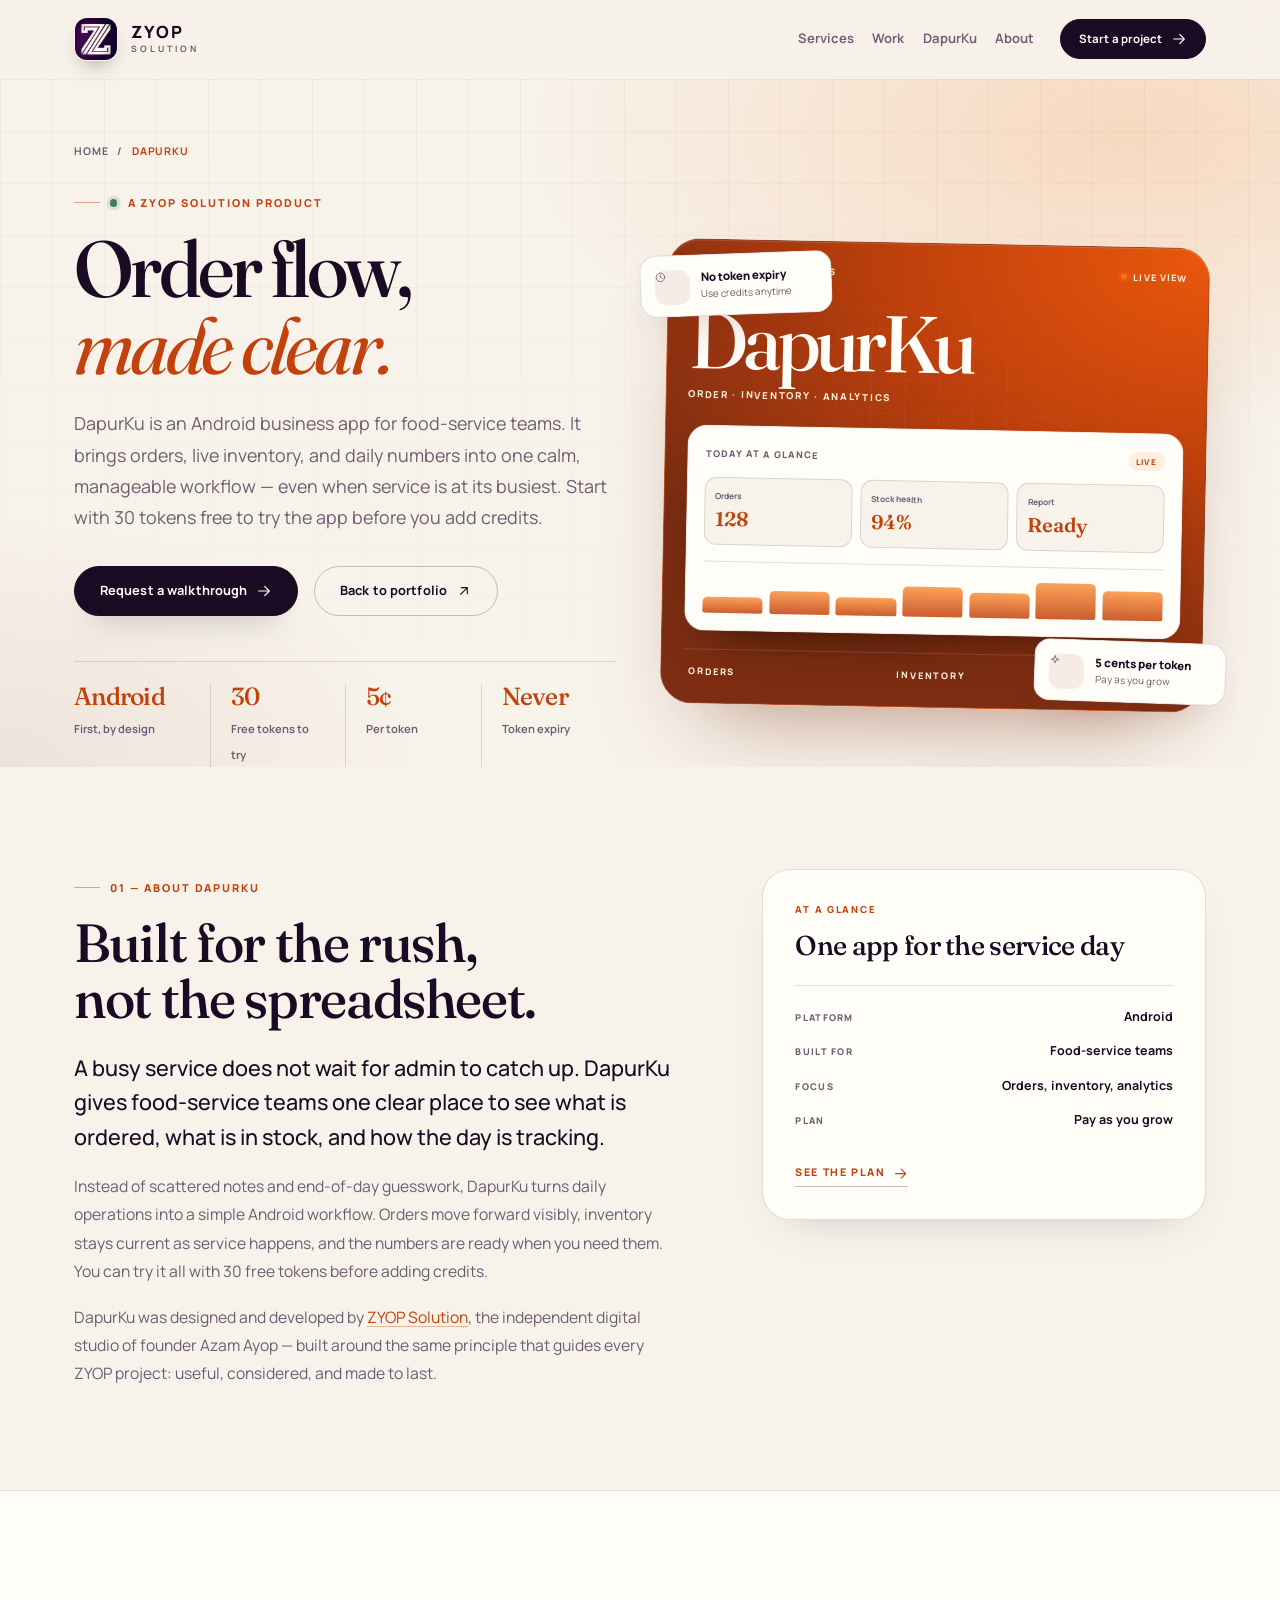
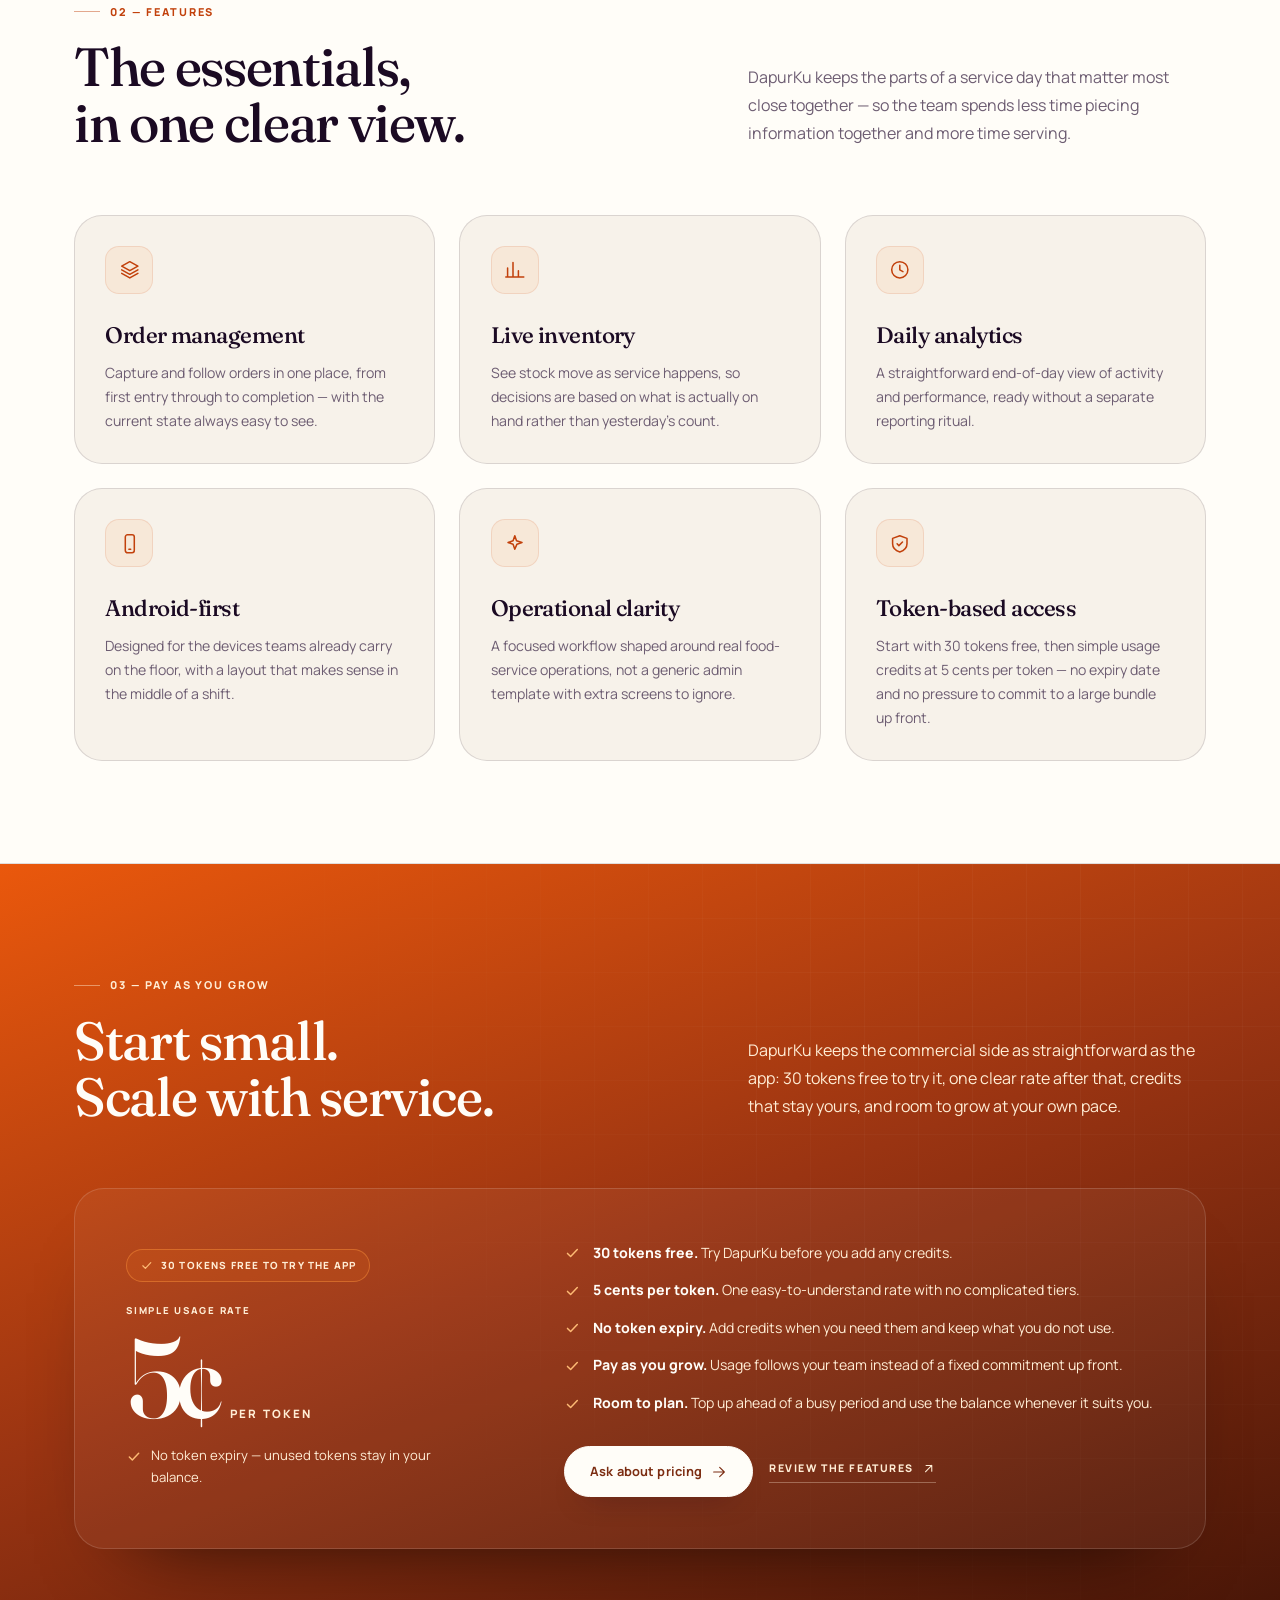
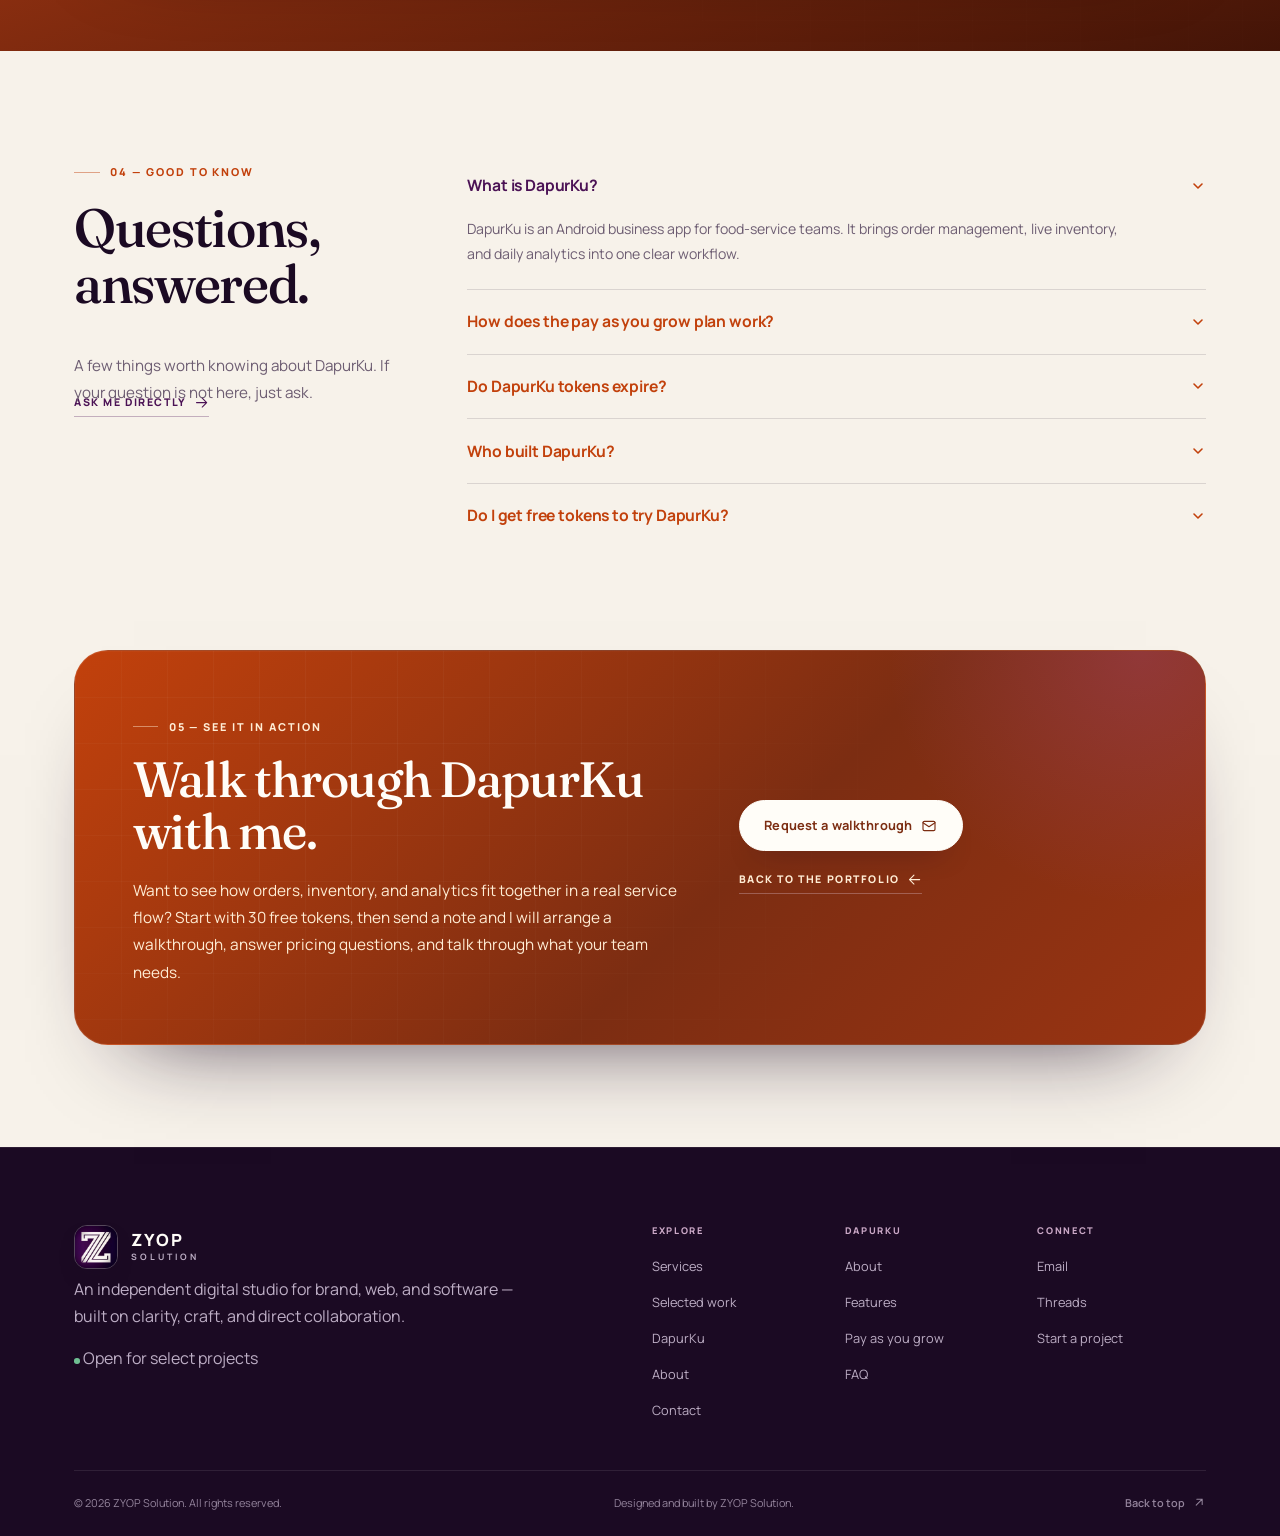
==== commit ed2c9f38: "Use DapurKu logo orange and highlight 30 free trial tokens" ====
--- a/dapuku.html
+++ b/dapuku.html
@@ -5,11 +5,11 @@
     <meta name="viewport" content="width=device-width, initial-scale=1.0">
 
     <title>DapurKu — Order, Inventory &amp; Analytics for Food-Service Teams | ZYOP Solution</title>
-    <meta name="description" content="Discover DapurKu, an Android app for order management, live inventory, and daily analytics. Pay as you grow at 5 cents per token, with no token expiry.">
-    <meta name="keywords" content="DapurKu, DapurKu app, order management app, live inventory, food service analytics, Android business app, pay as you grow, 5 cents per token, no token expiry, ZYOP Solution">
+    <meta name="description" content="DapurKu: Android order management, live inventory and daily analytics. Get 30 tokens free to try the app, then 5 cents per token with no token expiry.">
+    <meta name="keywords" content="DapurKu, DapurKu app, order management app, live inventory, food service analytics, Android business app, pay as you grow, 30 tokens free, 5 cents per token, no token expiry, ZYOP Solution">
     <meta name="author" content="Azam Ayop — ZYOP Solution">
     <meta name="robots" content="index, follow, max-snippet:-1, max-image-preview:large, max-video-preview:-1">
-    <meta name="theme-color" content="#24352b">
+    <meta name="theme-color" content="#f97316">
     <meta name="format-detection" content="telephone=no">
 
     <link rel="canonical" href="https://www.zyopsolution.com/dapuku.html">
@@ -20,7 +20,7 @@
     <meta property="og:type" content="website">
     <meta property="og:site_name" content="ZYOP Solution">
     <meta property="og:title" content="DapurKu — Order flow, made clear">
-    <meta property="og:description" content="Order management, live inventory, and daily analytics for food-service teams. Pay as you grow: 5 cents per token, with no token expiry.">
+    <meta property="og:description" content="Order management, live inventory, and daily analytics for food-service teams. Get 30 tokens free to try the app, then 5 cents per token with no token expiry.">
     <meta property="og:url" content="https://www.zyopsolution.com/dapuku.html">
     <meta property="og:image" content="https://www.zyopsolution.com/assets/image/og-cover.jpg">
     <meta property="og:image:width" content="1200">
@@ -31,7 +31,7 @@
     <!-- Twitter -->
     <meta name="twitter:card" content="summary_large_image">
     <meta name="twitter:title" content="DapurKu — Order flow, made clear">
-    <meta name="twitter:description" content="Order management, live inventory, and daily analytics. 5 cents per token and no token expiry.">
+    <meta name="twitter:description" content="Order management, live inventory, and daily analytics. 30 tokens free to try the app, then 5 cents per token with no expiry.">
     <meta name="twitter:image" content="https://www.zyopsolution.com/assets/image/og-cover.jpg">
     <meta name="twitter:image:alt" content="DapurKu — an Android business app by ZYOP Solution">
 
@@ -63,17 +63,18 @@
           "url": "https://www.zyopsolution.com/dapuku.html",
           "applicationCategory": "BusinessApplication",
           "operatingSystem": "Android",
-          "description": "DapurKu is an Android business app for food-service teams, bringing order management, live inventory, and daily analytics into one clear workflow.",
+          "description": "DapurKu is an Android business app for food-service teams, bringing order management, live inventory, and daily analytics into one clear workflow. New users get 30 tokens free to try the app.",
           "featureList": [
             "Order management",
             "Live inventory",
             "Daily analytics",
-            "Pay as you grow token credits"
+            "Pay as you grow token credits",
+            "30 free trial tokens"
           ],
           "publisher": { "@id": "https://www.zyopsolution.com/#business" },
           "offers": {
             "@type": "Offer",
-            "description": "Pay as you grow at 5 cents per token. Tokens do not expire."
+            "description": "30 tokens free to try the app, then 5 cents per token. Tokens do not expire."
           }
         },
         {
@@ -81,7 +82,7 @@
           "@id": "https://www.zyopsolution.com/dapuku.html#webpage",
           "url": "https://www.zyopsolution.com/dapuku.html",
           "name": "DapurKu — Order, Inventory & Analytics for Food-Service Teams | ZYOP Solution",
-          "description": "About DapurKu, its features, and its pay as you grow plan: 5 cents per token with no token expiry.",
+          "description": "About DapurKu, its features, and its pay as you grow plan: 30 tokens free to try the app, then 5 cents per token with no token expiry.",
           "isPartOf": { "@id": "https://www.zyopsolution.com/#website" },
           "about": { "@id": "https://www.zyopsolution.com/dapuku.html#app" },
           "inLanguage": "en"
@@ -99,7 +100,8 @@
           "@id": "https://www.zyopsolution.com/dapuku.html#faq",
           "mainEntity": [
             { "@type": "Question", "name": "What is DapurKu?", "acceptedAnswer": { "@type": "Answer", "text": "DapurKu is an Android business app for food-service teams. It brings order management, live inventory, and daily analytics into one clear workflow." } },
-            { "@type": "Question", "name": "How does the pay as you grow plan work?", "acceptedAnswer": { "@type": "Answer", "text": "DapurKu uses token credits at a simple rate of 5 cents per token. You add credits when you need them and use them at your own pace, so spending follows your actual usage." } },
+            { "@type": "Question", "name": "Do I get free tokens to try DapurKu?", "acceptedAnswer": { "@type": "Answer", "text": "Yes. You get 30 tokens free so you can try the app before adding any credits." } },
+            { "@type": "Question", "name": "How does the pay as you grow plan work?", "acceptedAnswer": { "@type": "Answer", "text": "After your 30 free tokens, DapurKu uses token credits at a simple rate of 5 cents per token. You add credits when you need them and use them at your own pace, so spending follows your actual usage." } },
             { "@type": "Question", "name": "Do DapurKu tokens expire?", "acceptedAnswer": { "@type": "Answer", "text": "No. There is no token expiry. Tokens you add stay in your balance until you use them." } },
             { "@type": "Question", "name": "Who built DapurKu?", "acceptedAnswer": { "@type": "Answer", "text": "DapurKu was designed and developed by ZYOP Solution, the independent digital studio of founder Azam Ayop." } }
           ]
@@ -171,7 +173,7 @@
                     <div class="col-lg-6">
                         <p class="eyebrow reveal"><span class="status-dot"></span> A ZYOP Solution product</p>
                         <h1 class="dk-hero-title reveal" id="dk-hero-title" style="--delay:.05s">Order flow,<br><em>made clear.</em></h1>
-                        <p class="dk-hero-lede reveal" style="--delay:.1s">DapurKu is an Android business app for food-service teams. It brings orders, live inventory, and daily numbers into one calm, manageable workflow — even when service is at its busiest.</p>
+                        <p class="dk-hero-lede reveal" style="--delay:.1s">DapurKu is an Android business app for food-service teams. It brings orders, live inventory, and daily numbers into one calm, manageable workflow — even when service is at its busiest. Start with 30 tokens free to try the app before you add credits.</p>
                         <div class="d-flex flex-column flex-sm-row gap-3 reveal" style="--delay:.15s">
                             <a class="btn btn-brand" href="mailto:azamayop@zyopsolution.com?subject=DapurKu%20App%20Walkthrough">Request a walkthrough <svg class="icon" aria-hidden="true"><use href="#icon-arrow-right"></use></svg></a>
                             <a class="btn btn-outline-brand" href="index.html#work-dapurku">Back to portfolio <svg class="icon" aria-hidden="true"><use href="#icon-arrow-up-right"></use></svg></a>
@@ -180,6 +182,10 @@
                             <div class="dk-stat">
                                 <strong>Android</strong>
                                 <span>First, by design</span>
+                            </div>
+                            <div class="dk-stat">
+                                <strong>30</strong>
+                                <span>Free tokens to try</span>
                             </div>
                             <div class="dk-stat">
                                 <strong>5¢</strong>
@@ -228,7 +234,7 @@
                         <p class="eyebrow reveal">01 — About DapurKu</p>
                         <h2 class="reveal" id="dk-about-title">Built for the rush,<br>not the spreadsheet.</h2>
                         <p class="dk-about-lede reveal" style="--delay:.06s">A busy service does not wait for admin to catch up. DapurKu gives food-service teams one clear place to see what is ordered, what is in stock, and how the day is tracking.</p>
-                        <p class="reveal" style="--delay:.1s">Instead of scattered notes and end-of-day guesswork, DapurKu turns daily operations into a simple Android workflow. Orders move forward visibly, inventory stays current as service happens, and the numbers are ready when you need them.</p>
+                        <p class="reveal" style="--delay:.1s">Instead of scattered notes and end-of-day guesswork, DapurKu turns daily operations into a simple Android workflow. Orders move forward visibly, inventory stays current as service happens, and the numbers are ready when you need them. You can try it all with 30 free tokens before adding credits.</p>
                         <p class="reveal" style="--delay:.12s">DapurKu was designed and developed by <a href="index.html#about">ZYOP Solution</a>, the independent digital studio of founder Azam Ayop — built around the same principle that guides every ZYOP project: useful, considered, and made to last.</p>
                     </div>
 
@@ -307,7 +313,7 @@
                         <article class="dk-feature-card h-100 reveal" style="--delay:.3s">
                             <span class="dk-feature-icon"><svg class="icon" aria-hidden="true"><use href="#icon-shield"></use></svg></span>
                             <h3>Token-based access</h3>
-                            <p>Simple usage credits at 5 cents per token, with no expiry date and no pressure to commit to a large bundle up front.</p>
+                            <p>Start with 30 tokens free, then simple usage credits at 5 cents per token — no expiry date and no pressure to commit to a large bundle up front.</p>
                         </article>
                     </div>
                 </div>
@@ -323,19 +329,21 @@
                         <h2 class="reveal" id="dk-pricing-title">Start small.<br>Scale with service.</h2>
                     </div>
                     <div class="col-lg-5">
-                        <p class="section-lede reveal" style="--delay:.08s">DapurKu keeps the commercial side as straightforward as the app: one clear rate, credits that stay yours, and room to grow at your own pace.</p>
+                        <p class="section-lede reveal" style="--delay:.08s">DapurKu keeps the commercial side as straightforward as the app: 30 tokens free to try it, one clear rate after that, credits that stay yours, and room to grow at your own pace.</p>
                     </div>
                 </div>
 
                 <div class="dk-price-card reveal" style="--delay:.12s">
                     <div class="row g-4 align-items-center">
                         <div class="col-lg-5">
+                            <p class="dk-free-badge"><svg class="icon" aria-hidden="true"><use href="#icon-check"></use></svg> 30 tokens free to try the app</p>
                             <p class="dk-price-label">Simple usage rate</p>
                             <p class="dk-price">5¢<span>per token</span></p>
                             <p class="dk-price-note"><svg class="icon" aria-hidden="true"><use href="#icon-check"></use></svg> No token expiry — unused tokens stay in your balance.</p>
                         </div>
                         <div class="col-lg-7">
                             <ul class="dk-benefit-list">
+                                <li><svg class="icon" aria-hidden="true"><use href="#icon-check"></use></svg><span><strong>30 tokens free.</strong> Try DapurKu before you add any credits.</span></li>
                                 <li><svg class="icon" aria-hidden="true"><use href="#icon-check"></use></svg><span><strong>5 cents per token.</strong> One easy-to-understand rate with no complicated tiers.</span></li>
                                 <li><svg class="icon" aria-hidden="true"><use href="#icon-check"></use></svg><span><strong>No token expiry.</strong> Add credits when you need them and keep what you do not use.</span></li>
                                 <li><svg class="icon" aria-hidden="true"><use href="#icon-check"></use></svg><span><strong>Pay as you grow.</strong> Usage follows your team instead of a fixed commitment up front.</span></li>
@@ -377,7 +385,7 @@
                                     <button class="accordion-button collapsed" type="button" data-bs-toggle="collapse" data-bs-target="#dkFaqCollapse2" aria-expanded="false" aria-controls="dkFaqCollapse2">How does the pay as you grow plan work?</button>
                                 </h3>
                                 <div id="dkFaqCollapse2" role="region" class="accordion-collapse collapse" aria-labelledby="dkFaqHeading2" data-bs-parent="#dkFaqAccordion">
-                                    <div class="accordion-body"><p>DapurKu uses token credits at a simple rate of 5 cents per token. You add credits when you need them and use them at your own pace, so spending follows your actual usage.</p></div>
+                                    <div class="accordion-body"><p>After your 30 free tokens, DapurKu uses token credits at a simple rate of 5 cents per token. You add credits when you need them and use them at your own pace, so spending follows your actual usage.</p></div>
                                 </div>
                             </div>
                             <div class="accordion-item">
@@ -396,6 +404,14 @@
                                     <div class="accordion-body"><p>DapurKu was designed and developed by ZYOP Solution, the independent digital studio of founder Azam Ayop.</p></div>
                                 </div>
                             </div>
+                            <div class="accordion-item">
+                                <h3 class="accordion-header" id="dkFaqHeading5">
+                                    <button class="accordion-button collapsed" type="button" data-bs-toggle="collapse" data-bs-target="#dkFaqCollapse5" aria-expanded="false" aria-controls="dkFaqCollapse5">Do I get free tokens to try DapurKu?</button>
+                                </h3>
+                                <div id="dkFaqCollapse5" role="region" class="accordion-collapse collapse" aria-labelledby="dkFaqHeading5" data-bs-parent="#dkFaqAccordion">
+                                    <div class="accordion-body"><p>Yes. You get 30 tokens free so you can try the app before adding any credits.</p></div>
+                                </div>
+                            </div>
                         </div>
                     </div>
                 </div>
@@ -410,7 +426,7 @@
                         <div class="col-lg-7">
                             <p class="eyebrow reveal">05 — See it in action</p>
                             <h2 class="reveal" id="dk-contact-title">Walk through DapurKu with me.</h2>
-                            <p class="reveal" style="--delay:.06s">Want to see how orders, inventory, and analytics fit together in a real service flow? Send a note and I will arrange a walkthrough, answer pricing questions, and talk through what your team needs.</p>
+                            <p class="reveal" style="--delay:.06s">Want to see how orders, inventory, and analytics fit together in a real service flow? Start with 30 free tokens, then send a note and I will arrange a walkthrough, answer pricing questions, and talk through what your team needs.</p>
                         </div>
                         <div class="col-lg-5 dk-contact-actions reveal" style="--delay:.1s">
                             <a class="btn btn-brand dk-btn-light" href="mailto:azamayop@zyopsolution.com?subject=DapurKu%20App%20Walkthrough">Request a walkthrough <svg class="icon" aria-hidden="true"><use href="#icon-mail"></use></svg></a>
--- a/assets/css/dapuku.css
+++ b/assets/css/dapuku.css
@@ -4,16 +4,16 @@
    ========================================================================== */
 
 .dk-page {
-    --dk-green: #24352b;
-    --dk-green-deep: #17261d;
-    --dk-sage: #8fa58f;
-    --dk-sage-light: #c9d8c8;
-    --dk-sand: #ece3d5;
-    --dk-panel: #2f4638;
+    --dk-orange: #f97316;
+    --dk-orange-bright: #fb923c;
+    --dk-orange-deep: #c2410c;
+    --dk-orange-dark: #7c2d12;
+    --dk-orange-soft: #ffedd5;
+    --dk-panel: #ea580c;
 }
 
 .dk-page .eyebrow {
-    color: var(--dk-green);
+    color: var(--dk-orange-deep);
 }
 
 .dk-page .section h2 {
@@ -43,11 +43,11 @@
 }
 
 .dk-page .dk-breadcrumb a:hover {
-    color: var(--dk-green);
+    color: var(--dk-orange-deep);
 }
 
 .dk-page .dk-breadcrumb span[aria-current="page"] {
-    color: var(--dk-green);
+    color: var(--dk-orange-deep);
 }
 
 .dk-page .dk-hero {
@@ -55,8 +55,8 @@
     overflow: hidden;
     padding: clamp(2.5rem, 5vw, 4rem) 0 0;
     background:
-        radial-gradient(75% 70% at 88% 8%, rgba(143, 165, 143, 0.24), transparent 62%),
-        radial-gradient(45% 50% at 0% 100%, rgba(36, 53, 43, 0.09), transparent 72%),
+        radial-gradient(75% 70% at 88% 8%, rgba(249, 115, 22, 0.2), transparent 62%),
+        radial-gradient(45% 50% at 0% 100%, rgba(124, 45, 18, 0.08), transparent 72%),
         var(--cream);
 }
 
@@ -65,8 +65,8 @@
     position: absolute;
     inset: 0;
     background-image:
-        linear-gradient(to right, rgba(36, 53, 43, 0.045) 1px, transparent 1px),
-        linear-gradient(to bottom, rgba(36, 53, 43, 0.045) 1px, transparent 1px);
+        linear-gradient(to right, rgba(124, 45, 18, 0.045) 1px, transparent 1px),
+        linear-gradient(to bottom, rgba(124, 45, 18, 0.045) 1px, transparent 1px);
     background-size: 52px 52px;
     -webkit-mask-image: linear-gradient(to bottom, #000, transparent 85%);
     mask-image: linear-gradient(to bottom, #000, transparent 85%);
@@ -92,7 +92,7 @@
 }
 
 .dk-page .dk-hero-title em {
-    color: var(--dk-green);
+    color: var(--dk-orange-deep);
     font-style: italic;
     font-weight: 400;
 }
@@ -114,8 +114,8 @@
 }
 
 .dk-page .dk-stat {
-    flex: 1 1 30%;
-    min-width: 7rem;
+    flex: 1 1 21%;
+    min-width: 6rem;
     padding-right: 1.25rem;
 }
 
@@ -127,7 +127,7 @@
 .dk-page .dk-stat strong {
     display: block;
     margin-bottom: 0.3rem;
-    color: var(--dk-green);
+    color: var(--dk-orange-deep);
     font-family: var(--serif);
     font-size: 1.55rem;
     font-weight: 500;
@@ -157,8 +157,8 @@
     padding: 1.35rem;
     border: 1px solid rgba(255, 255, 255, 0.12);
     border-radius: 32px;
-    background: radial-gradient(120% 100% at 100% 0%, var(--dk-panel) 0%, var(--dk-green) 48%, var(--dk-green-deep) 100%);
-    box-shadow: 0 45px 90px -45px rgba(23, 38, 29, 0.7), inset 0 1px 0 rgba(255, 255, 255, 0.12);
+    background: radial-gradient(120% 100% at 100% 0%, var(--dk-panel) 0%, var(--dk-orange-deep) 45%, var(--dk-orange-dark) 100%);
+    box-shadow: 0 45px 90px -45px rgba(124, 45, 18, 0.55), inset 0 1px 0 rgba(255, 255, 255, 0.12);
     transform: rotate(1.1deg);
 }
 
@@ -183,7 +183,7 @@
     align-items: center;
     justify-content: space-between;
     gap: 1rem;
-    color: var(--dk-sage-light);
+    color: var(--dk-orange-soft);
     font-size: 0.57rem;
     font-weight: 800;
     letter-spacing: 0.2em;
@@ -194,15 +194,15 @@
     display: inline-flex;
     align-items: center;
     gap: 0.4rem;
-    color: var(--dk-sand);
+    color: var(--dk-orange-soft);
     letter-spacing: 0.12em;
 }
 
 .dk-page .dk-art-status .status-dot {
     width: 0.4rem;
     height: 0.4rem;
-    background: #7cc397;
-    box-shadow: 0 0 0 0.2rem rgba(124, 195, 151, 0.16);
+    background: var(--dk-orange);
+    box-shadow: 0 0 0 0.2rem rgba(249, 115, 22, 0.18);
 }
 
 .dk-page .dk-art-word {
@@ -221,7 +221,7 @@
     position: relative;
     z-index: 2;
     margin: 0.7rem 0 1.4rem;
-    color: var(--dk-sage-light);
+    color: var(--dk-orange-soft);
     font-size: 0.6rem;
     font-weight: 800;
     letter-spacing: 0.18em;
@@ -232,7 +232,7 @@
     position: relative;
     z-index: 2;
     padding: 1.1rem;
-    border: 1px solid rgba(36, 53, 43, 0.1);
+    border: 1px solid rgba(124, 45, 18, 0.12);
     border-radius: 20px;
     background: var(--paper);
     box-shadow: 0 25px 50px -30px rgba(0, 0, 0, 0.75);
@@ -255,8 +255,8 @@
 .dk-page .dk-dashboard-pill {
     padding: 0.2rem 0.5rem;
     border-radius: 999px;
-    background: rgba(36, 53, 43, 0.09);
-    color: var(--dk-green);
+    background: rgba(249, 115, 22, 0.1);
+    color: var(--dk-orange-deep);
     font-size: 0.5rem;
 }
 
@@ -282,7 +282,7 @@
 }
 
 .dk-page .dk-metric-grid strong {
-    color: var(--dk-green);
+    color: var(--dk-orange-deep);
     font-family: var(--serif);
     font-size: 1.25rem;
     font-weight: 600;
@@ -304,7 +304,7 @@
     flex: 1;
     height: var(--h, 50%);
     border-radius: 5px 5px 2px 2px;
-    background: linear-gradient(180deg, var(--dk-sage), var(--dk-green));
+    background: linear-gradient(180deg, var(--dk-orange-bright), var(--dk-orange-deep));
     opacity: 0.85;
 }
 
@@ -337,7 +337,7 @@
     border: 1px solid var(--line);
     border-radius: 16px;
     background: var(--paper);
-    box-shadow: 0 18px 40px -22px rgba(23, 38, 29, 0.5);
+    box-shadow: 0 18px 40px -22px rgba(124, 45, 18, 0.45);
 }
 
 .dk-page .dk-art-chip--one {
@@ -359,8 +359,8 @@
     width: 2.2rem;
     height: 2.2rem;
     border-radius: 11px;
-    background: rgba(36, 53, 43, 0.08);
-    color: var(--dk-green);
+    background: rgba(124, 45, 18, 0.08);
+    color: var(--dk-orange-deep);
 }
 
 .dk-page .dk-art-chip strong {
@@ -408,8 +408,8 @@
 }
 
 .dk-page .section--dk-about a {
-    color: var(--dk-green);
-    text-decoration-color: rgba(36, 53, 43, 0.35);
+    color: var(--dk-orange-deep);
+    text-decoration-color: rgba(194, 65, 12, 0.35);
 }
 
 .dk-page .dk-fact-card {
@@ -422,7 +422,7 @@
 
 .dk-page .dk-fact-title {
     margin: 0 0 0.75rem;
-    color: var(--dk-green);
+    color: var(--dk-orange-deep);
     font-size: 0.6rem;
     font-weight: 800;
     letter-spacing: 0.18em;
@@ -487,7 +487,7 @@
 }
 
 .dk-page .dk-feature-card:hover {
-    border-color: rgba(36, 53, 43, 0.3);
+    border-color: rgba(194, 65, 12, 0.3);
     box-shadow: var(--shadow-card);
     transform: translateY(-5px);
 }
@@ -498,10 +498,10 @@
     width: 3rem;
     height: 3rem;
     margin-bottom: 1.8rem;
-    border: 1px solid rgba(36, 53, 43, 0.12);
+    border: 1px solid rgba(194, 65, 12, 0.12);
     border-radius: 14px;
-    background: rgba(36, 53, 43, 0.07);
-    color: var(--dk-green);
+    background: rgba(249, 115, 22, 0.08);
+    color: var(--dk-orange-deep);
 }
 
 .dk-page .dk-feature-icon .icon {
@@ -529,7 +529,7 @@
 .dk-page .section--dk-pricing {
     position: relative;
     overflow: hidden;
-    background: linear-gradient(160deg, #2c4234, #17261d 62%, #203228);
+    background: linear-gradient(160deg, #ea580c 0%, #9a3412 48%, #431407 100%);
 }
 
 .dk-page .section--dk-pricing::before {
@@ -556,11 +556,11 @@
 
 .dk-page .section--dk-pricing .eyebrow,
 .dk-page .section--dk-contact .eyebrow {
-    color: var(--dk-sage-light);
+    color: var(--dk-orange-soft);
 }
 
 .dk-page .section--dk-pricing .section-lede {
-    color: #c6d4c5;
+    color: var(--dk-orange-soft);
 }
 
 .dk-page .dk-price-card {
@@ -571,9 +571,32 @@
     box-shadow: 0 45px 90px -60px rgba(0, 0, 0, 0.85);
 }
 
+.dk-page .dk-free-badge {
+    display: inline-flex;
+    align-items: center;
+    gap: 0.45rem;
+    margin: 0 0 1.3rem;
+    padding: 0.45rem 0.8rem;
+    border: 1px solid rgba(251, 146, 60, 0.45);
+    border-radius: 999px;
+    background: rgba(249, 115, 22, 0.14);
+    color: var(--dk-orange-soft);
+    font-size: 0.62rem;
+    font-weight: 800;
+    letter-spacing: 0.12em;
+    text-transform: uppercase;
+}
+
+.dk-page .dk-free-badge .icon {
+    width: 0.85rem;
+    height: 0.85rem;
+    color: #fdba74;
+    stroke-width: 2.2;
+}
+
 .dk-page .dk-price-label {
     margin: 0 0 0.6rem;
-    color: var(--dk-sage-light);
+    color: var(--dk-orange-soft);
     font-size: 0.6rem;
     font-weight: 800;
     letter-spacing: 0.18em;
@@ -595,7 +618,7 @@
 }
 
 .dk-page .dk-price span {
-    color: var(--dk-sage-light);
+    color: var(--dk-orange-soft);
     font-family: var(--sans);
     font-size: 0.72rem;
     font-weight: 800;
@@ -609,7 +632,7 @@
     gap: 0.55rem;
     max-width: 22rem;
     margin: 0;
-    color: var(--dk-sand);
+    color: var(--dk-orange-soft);
     font-size: 0.82rem;
     line-height: 1.65;
 }
@@ -618,7 +641,7 @@
     width: 1rem;
     height: 1rem;
     margin-top: 0.25rem;
-    color: #a9c8ae;
+    color: #fdba74;
     stroke-width: 2.2;
 }
 
@@ -634,7 +657,7 @@
     display: flex;
     align-items: flex-start;
     gap: 0.75rem;
-    color: #d8e3d6;
+    color: var(--dk-orange-soft);
     font-size: 0.88rem;
     line-height: 1.65;
 }
@@ -648,13 +671,13 @@
     width: 1.05rem;
     height: 1.05rem;
     margin-top: 0.28rem;
-    color: #a9c8ae;
+    color: #fdba74;
     stroke-width: 2.1;
 }
 
 .dk-page .section--dk-pricing .text-link--light {
-    color: var(--dk-sage-light);
-    border-color: rgba(201, 216, 200, 0.3);
+    color: var(--dk-orange-soft);
+    border-color: rgba(255, 237, 213, 0.32);
 }
 
 .dk-page .section--dk-pricing .text-link--light:hover {
@@ -664,7 +687,7 @@
 
 .dk-page .section--dk-pricing a:focus-visible,
 .dk-page .section--dk-contact a:focus-visible {
-    outline-color: var(--dk-sage-light);
+    outline-color: var(--dk-orange-soft);
 }
 
 .dk-page .dk-price-actions {
@@ -674,14 +697,14 @@
 .dk-page .dk-btn-light {
     border-color: var(--paper);
     background: var(--paper);
-    color: var(--dk-green-deep);
+    color: var(--dk-orange-dark);
 }
 
 .dk-page .dk-btn-light:hover,
 .dk-page .dk-btn-light:focus-visible {
-    border-color: var(--dk-sage-light);
-    background: var(--dk-sage-light);
-    color: var(--dk-green-deep);
+    border-color: var(--dk-orange-soft);
+    background: var(--dk-orange-soft);
+    color: var(--dk-orange-dark);
 }
 
 /* --------------------------------------------------------------------------
@@ -693,10 +716,10 @@
 }
 
 .dk-page .dk-faq-accordion {
-    --bs-accordion-btn-color: var(--dk-green);
-    --bs-accordion-active-color: var(--dk-green);
-    --bs-accordion-btn-icon: url("data:image/svg+xml,%3csvg xmlns='http://www.w3.org/2000/svg' viewBox='0 0 16 16' fill='none' stroke='%2324352b' stroke-width='1.6' stroke-linecap='round' stroke-linejoin='round'%3e%3cpath d='m4 6 4 4 4-4'/%3e%3c/svg%3e");
-    --bs-accordion-btn-active-icon: url("data:image/svg+xml,%3csvg xmlns='http://www.w3.org/2000/svg' viewBox='0 0 16 16' fill='none' stroke='%2324352b' stroke-width='1.6' stroke-linecap='round' stroke-linejoin='round'%3e%3cpath d='m4 10 4-4 4 4'/%3e%3c/svg%3e");
+    --bs-accordion-btn-color: var(--dk-orange-deep);
+    --bs-accordion-active-color: var(--dk-orange-deep);
+    --bs-accordion-btn-icon: url("data:image/svg+xml,%3csvg xmlns='http://www.w3.org/2000/svg' viewBox='0 0 16 16' fill='none' stroke='%23c2410c' stroke-width='1.6' stroke-linecap='round' stroke-linejoin='round'%3e%3cpath d='m4 6 4 4 4-4'/%3e%3c/svg%3e");
+    --bs-accordion-btn-active-icon: url("data:image/svg+xml,%3csvg xmlns='http://www.w3.org/2000/svg' viewBox='0 0 16 16' fill='none' stroke='%23c2410c' stroke-width='1.6' stroke-linecap='round' stroke-linejoin='round'%3e%3cpath d='m4 10 4-4 4 4'/%3e%3c/svg%3e");
 }
 
 .dk-page .section--dk-contact {
@@ -705,7 +728,7 @@
 }
 
 .dk-page .section--dk-contact .contact-panel {
-    background: linear-gradient(135deg, #2c4234 0%, #17261d 58%, #24372a 100%);
+    background: linear-gradient(135deg, #c2410c 0%, #7c2d12 58%, #9a3412 100%);
 }
 
 .dk-page .section--dk-contact h2 {
@@ -719,7 +742,7 @@
 .dk-page .section--dk-contact .contact-panel p:not(.eyebrow) {
     max-width: 34rem;
     margin: 0;
-    color: #c6d4c5;
+    color: var(--dk-orange-soft);
     font-size: 0.96rem;
     line-height: 1.78;
 }
@@ -732,7 +755,7 @@
 }
 
 .dk-page .section--dk-contact .text-link--light {
-    color: var(--dk-sage-light);
+    color: var(--dk-orange-soft);
 }
 
 .dk-page .section--dk-contact .text-link--light:hover {
@@ -771,8 +794,8 @@
 
 @media (max-width: 575.98px) {
     .dk-page .dk-stat {
-        flex: 1 1 30%;
-        min-width: 5.5rem;
+        flex: 1 1 44%;
+        min-width: 6rem;
         padding-right: 0.7rem;
     }
 
